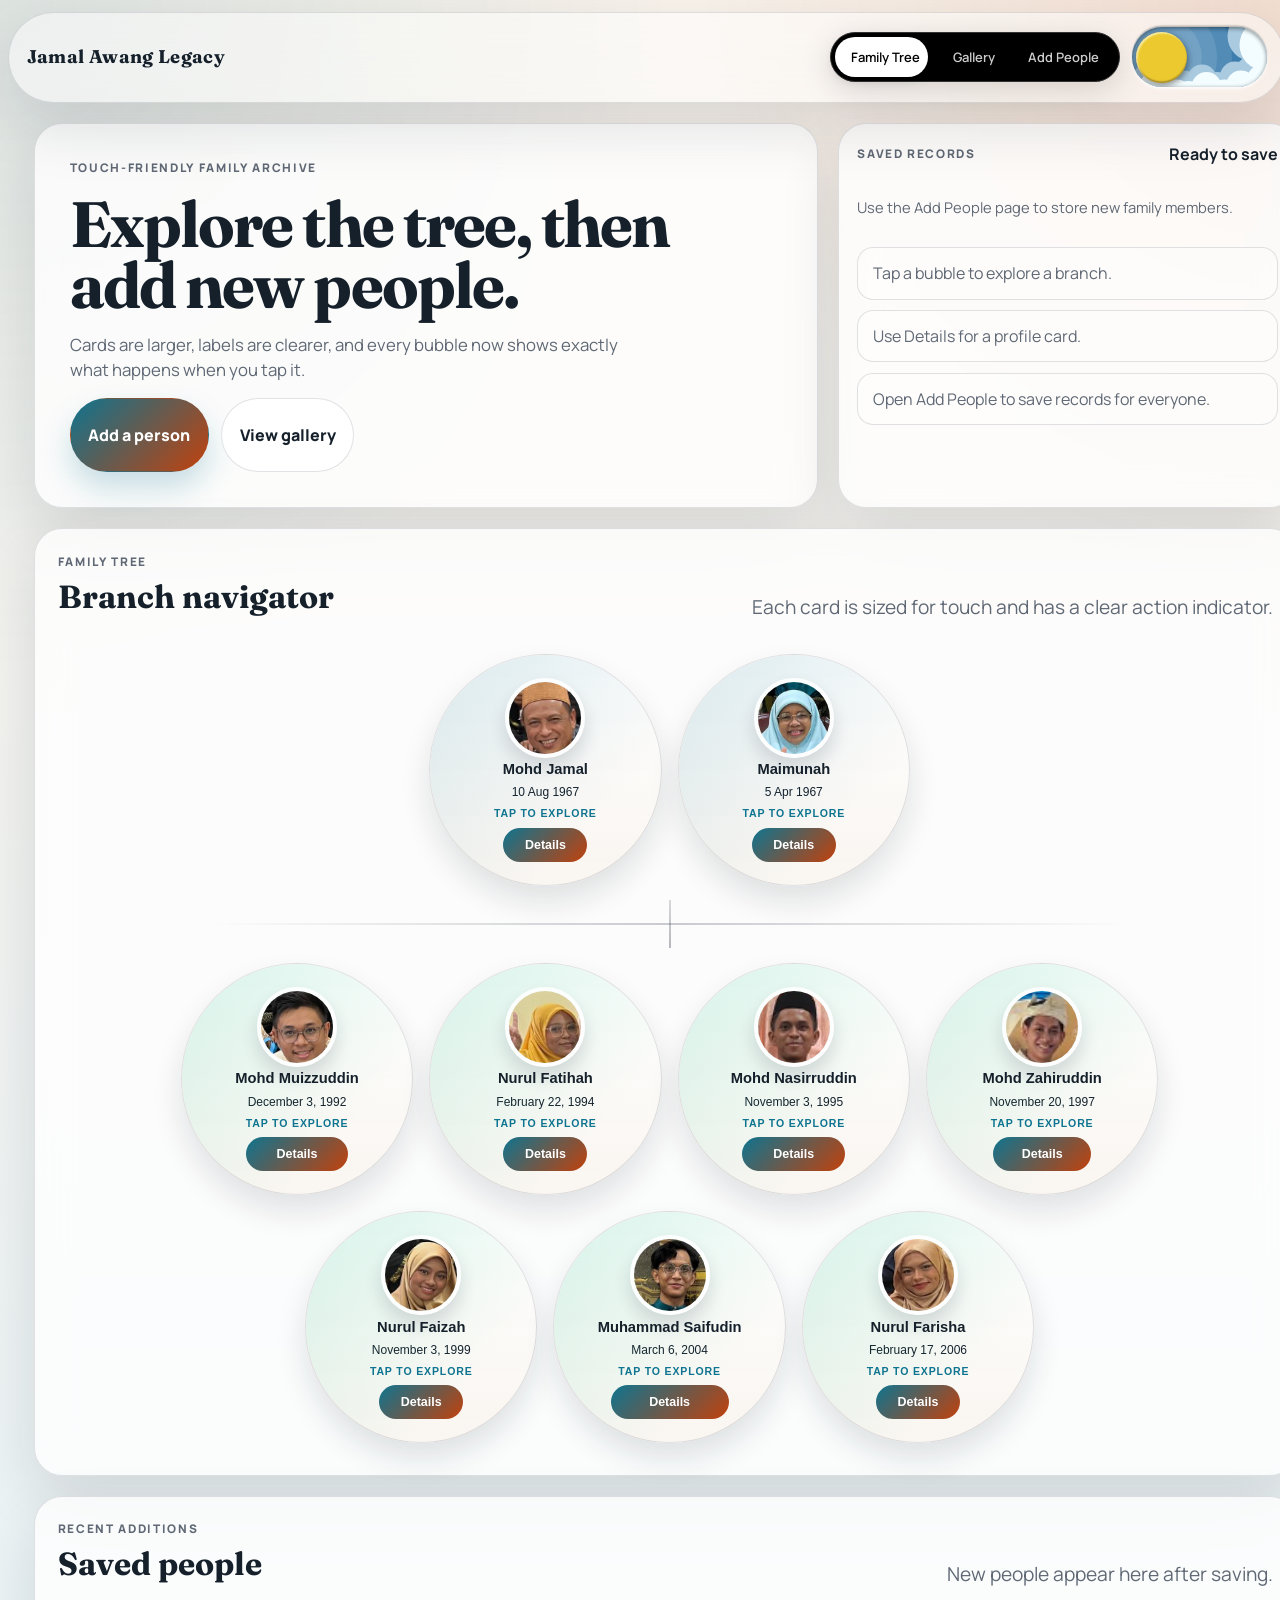
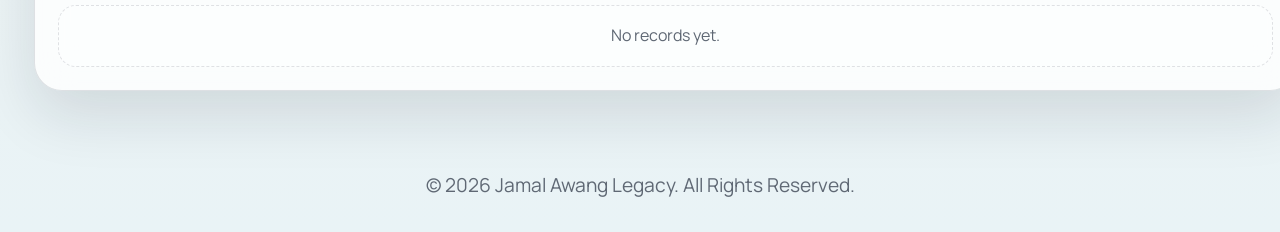
==== index.html @ 6cebc331 "UI Updates and Supabase Config" ====
<!DOCTYPE html>
<html lang="en">
<head>
    <meta charset="UTF-8">
    <meta name="viewport" content="width=device-width, initial-scale=1.0">
    <meta name="description" content="Interactive family tree with touch-friendly cards and easy record entry.">
    <meta name="author" content="Iamatto01">
    <link rel="preconnect" href="https://fonts.googleapis.com">
    <link rel="preconnect" href="https://fonts.gstatic.com" crossorigin>
    <link href="https://fonts.googleapis.com/css2?family=Fraunces:wght@600;700&family=Manrope:wght@400;500;600;700;800&display=swap" rel="stylesheet">
    <link rel="stylesheet" href="style.css">
    <title>Jamal Awang Legacy</title>
</head>
<body>
    <header class="topbar">
        <a class="brand" href="index.html">Jamal Awang Legacy</a>
        <nav class="topnav" aria-label="Primary">
            <div class="radio-group" id="nav-group">
                <div class="radio-option">
                    <input type="radio" name="nav" id="option1" value="index.html" onclick="window.location.href='index.html'" checked>
                    <label for="option1" class="radio-label">Family Tree</label>
                </div>
                <div class="radio-option">
                    <input type="radio" name="nav" id="option2" value="gallery.html" onclick="window.location.href='gallery.html'">
                    <label for="option2" class="radio-label">Gallery</label>
                </div>
                <div class="radio-option">
                    <input type="radio" name="nav" id="option3" value="AddPeople.html" onclick="window.location.href='AddPeople.html'">
                    <label for="option3" class="radio-label">Add People</label>
                </div>
                <div class="slider"></div>
            </div>
            
            <label class="theme-switch" aria-label="Toggle dark mode">
                <input id="themeToggle" type="checkbox" class="theme-switch__checkbox">
                <div class="theme-switch__container">
                    <div class="theme-switch__stars-container">
                        <svg viewBox="0 0 24 24" fill="none" xmlns="http://www.w3.org/2000/svg" width="100%" height="100%"><path d="M12 2L15 9L22 9L16 14L18 21L12 17L6 21L8 14L2 9L9 9L12 2Z" fill="currentColor"/></svg>
                    </div>
                    <div class="theme-switch__circle-container">
                        <div class="theme-switch__sun-moon-container">
                            <div class="theme-switch__moon">
                                <div class="theme-switch__spot"></div>
                                <div class="theme-switch__spot"></div>
                                <div class="theme-switch__spot"></div>
                            </div>
                        </div>
                    </div>
                    <div class="theme-switch__clouds"></div>
                </div>
            </label>
        </nav>
    </header>

    <main class="page-shell">
        <section class="hero">
            <div class="hero-copy">
                <p class="eyebrow">Touch-friendly family archive</p>
                <h1>Explore the tree, then add new people.</h1>
                <p class="lead">Cards are larger, labels are clearer, and every bubble now shows exactly what happens when you tap it.</p>
                <div class="hero-actions">
                    <a class="primary-button" href="AddPeople.html">Add a person</a>
                    <a class="secondary-button" href="gallery.html">View gallery</a>
                </div>
            </div>
            <aside class="status-card" aria-label="Usage hints">
                <div class="status-row">
                    <span class="status-label">Saved records</span>
                    <strong id="database-status">Connect to save</strong>
                </div>
                <p class="helper-text">Use the Add People page to store new family members.</p>
                <div class="hint-list">
                    <span>Tap a bubble to explore a branch.</span>
                    <span>Use Details for a profile card.</span>
                    <span>Open Add People to save records for everyone.</span>
                </div>
            </aside>
        </section>

        <section class="panel" id="tree-panel">
            <div class="panel-header">
                <div>
                    <p class="section-kicker">Family tree</p>
                    <h2>Branch navigator</h2>
                </div>
                <p class="section-note">Each card is sized for touch and has a clear action indicator.</p>
            </div>
            <div id="family-tree-container"></div>
        </section>

        <section class="panel">
            <div class="panel-header">
                <div>
                    <p class="section-kicker">Recent additions</p>
                    <h2>Saved people</h2>
                </div>
                <p class="section-note">New people appear here after saving.</p>
            </div>
            <div id="recent-people-list" class="people-grid"></div>
        </section>
    </main>

    <footer>
        <p>&copy; 2026 Jamal Awang Legacy. All Rights Reserved.</p>
    </footer>

    <div id="profile-modal" class="modal hidden" aria-hidden="true">
        <div class="modal-backdrop"></div>
        <div class="modal-card">
            <button id="modal-close" class="modal-close" aria-label="Close">✕</button>
            <div class="modal-header">
                <img id="modal-avatar" src="data:image/svg+xml;charset=UTF-8,%3Csvg xmlns='http://www.w3.org/2000/svg' viewBox='0 0 120 120'%3E%3Crect width='120' height='120' rx='60' fill='%23E5E7EB'/%3E%3Ccircle cx='60' cy='48' r='22' fill='%239CA3AF'/%3E%3Cpath d='M28 102c6-18 22-28 32-28s26 10 32 28' fill='%239CA3AF'/%3E%3C/svg%3E" alt="avatar">
                <div>
                    <h2 id="modal-name">Name</h2>
                    <div id="modal-subtitle" class="subtitle">Birth - Present · X years</div>
                    <div id="modal-tags" class="tags"></div>
                </div>
            </div>

            <section class="modal-section">
                <h3>Essential Information</h3>
                <dl class="essential-info">
                    <div><dt>Birth Date</dt><dd id="info-birth">Unknown</dd></div>
                    <div><dt>Birth Place</dt><dd id="info-place">Unknown</dd></div>
                    <div><dt>Death Date</dt><dd id="info-death">Living</dd></div>
                    <div><dt>Occupation</dt><dd id="info-occupation">Unknown</dd></div>
                </dl>
            </section>

            <section class="modal-section">
                <h3>Life Timeline</h3>
                <ul id="life-timeline" class="timeline"></ul>
            </section>
        </div>
    </div>

    <script src="supabase-config.js"></script>
    <script src="data-store.js"></script>
    <script src="app.js"></script>
</body>
</html>
---- style.css ----
body {
    min-height: 100vh;
    display: flex;
    flex-direction: column;
    align-items: center;
    justify-content: center;
    background: #E8F1F5; /* Light Mode Background */
    color: #333;
    transition: background 0.4s ease, color 0.4s ease;
}

body.night {
    background: #1C2541; /* Dark Mode Background */
    color: #F5F5F5;
}

/* Main Content Styling */
main {
    text-align: center;
    padding: 2rem;
    max-width: 700px;
}

h1 {
    font-size: 2.5rem;
    margin-bottom: 1rem;
}

p {
    font-size: 1.2rem;
    line-height: 1.5;
}

/* Day/Night Toggle Button */
.dayNight {
    position: absolute;
    top: 20px;
    right: 20px;
    cursor: pointer;
}

.dayNight input {
    display: none;
}

.dayNight label {
    width: 50px;
    height: 50px;
    display: block;
    border-radius: 50%;
    background: #FFB703; /* Sun Color */
    position: relative;
    box-shadow: 0 0 8px rgba(0, 0, 0, 0.2);
    transition: background 0.4s ease, box-shadow 0.4s ease;
}

body.night .dayNight label {
    background: #4361EE; /* Moon Color */
    box-shadow: 0 0 12px rgba(67, 97, 238, 0.7);
}

.dayNight label::before {
    content: "";
    position: absolute;
    top: 50%;
    left: 50%;
    width: 8px;
    height: 8px;
    border-radius: 50%;
    background: #FFFFFF;
    box-shadow: 0 -20px 0 #FFFFFF, 0 20px 0 #FFFFFF, 20px 0 0 #FFFFFF, -20px 0 0 #FFFFFF;
    transform: translate(-50%, -50%) scale(1);
    transition: transform 0.4s ease;
}

body.night .dayNight label::before {
    box-shadow: none;
    background: transparent;
    transform: translate(-50%, -50%) scale(0.6);
}

/* Smooth Transitions */
body, .dayNight label, .dayNight label::before {
    transition: all 0.4s ease;
}


#family-tree-container {
    display: flex;
    flex-direction: column; /* Arranges levels vertically */
    align-items: center; /* Centers each row horizontally */
    gap: 2em; /* Adds spacing between levels */
    padding: 1em;
    background-color: #faf7f5;
    width: 100%; /* Takes the full width of the parent container */
    max-width: none; /* Increase the maximum width to make it wider */
    margin: 0 auto; /* Center the container horizontally */
    box-shadow: 0 4px 6px rgba(0, 0, 0, 0.2); /* Optional shadow for aesthetics */
    border-radius: 10px; /* Rounded corners for a modern look */
}


/* Individual family row (each level of the tree) */
.family-level {
    display: flex;
    justify-content: center; /* Align bubbles horizontally */
    gap: 1.2em;
    flex-wrap: wrap;
}

/* Bubble styling */
.bubble {
    display: flex;
    flex-direction: column;
    align-items: center;
    justify-content: center;
    width: 120px;
    height: 120px;
    background-color: #fff;
    border: 1px solid rgba(0,0,0,0.12);
    border-radius: 50%;
    text-align: center;
    box-shadow: 0px 4px 6px rgba(0, 0, 0, 0.2);
    font-family: Arial, sans-serif;
    font-size: 12px;
    transition: transform 0.3s ease;
}

.bubble:hover {
    transform: scale(1.1);
    cursor: pointer;
}

/* Bubble image */
.bubble img {
    width: 60px;
    height: 60px;
    border-radius: 50%;
    object-fit: cover;
    margin-bottom: 5px;
}

/* Tag styles used in profile modal */
.tag {
    display: inline-block;
    background: #e9f2ea;
    color: #556b45;
    padding: 4px 8px;
    margin-right: 6px;
    border-radius: 999px;
    font-size: 12px;
}

/* Modal styles */
.modal.hidden { display: none; }
.modal { position: fixed; inset: 0; z-index: 1200; }
.modal-backdrop { position: absolute; inset: 0; background: rgba(0,0,0,0.35); }
.modal-card {
    position: absolute;
    left: 50%; top: 50%; transform: translate(-50%, -50%);
    width: min(860px, 95%);
    max-height: 85vh; overflow-y: auto;
    background: #fff; border-radius: 10px; padding: 18px;
    box-shadow: 0 10px 30px rgba(0,0,0,0.25);
}
.modal-close {
    position: absolute; right: 12px; top: 10px; border: none; background: transparent; font-size: 18px; cursor: pointer;
}
.modal-header { display:flex; gap: 14px; align-items: center; margin-bottom: 10px; }
.modal-header img { width: 84px; height:84px; border-radius:50%; object-fit:cover; border: 2px solid rgba(0,0,0,0.06); }
.modal-section { margin-top: 14px; }
.modal-section h3 { margin: 6px 0 10px 0; }
.essential-info dt { font-weight:600; }
.essential-info dd { margin-left: 0; color: #555; }
.timeline li { margin-bottom: 8px; }
.small { color: #666; font-size: 13px; }


.bubble span {
    margin-top: 3px;
}


/*Gallery*/

.gallery-container {
    display: flex;
    flex-direction: column;
    gap: 2em;
    padding: 1em;
}

.gallery-event {
    border: 1px solid #ccc;
    padding: 1em;
}

.gallery-scroll {
    display: flex;
    overflow-x: auto;
    gap: 1em;
}

.gallery-scroll img {
    width: 200px;
    height: 150px;
    object-fit: cover;
    border-radius: 8px;
    border: 1px solid #ddd;
}

/* Modern layout overrides for the refreshed pages */
body {
    display: block;
    align-items: stretch;
    justify-content: flex-start;
    background:
        radial-gradient(circle at top left, rgba(14, 116, 144, 0.12), transparent 30%),
        radial-gradient(circle at top right, rgba(194, 65, 12, 0.12), transparent 26%),
        linear-gradient(180deg, #f8f2eb 0%, #e9f3f6 100%);
    color: #15202b;
    font-family: 'Manrope', sans-serif;
    line-height: 1.55;
}

body.night {
    background:
        radial-gradient(circle at top left, rgba(94, 234, 212, 0.12), transparent 30%),
        radial-gradient(circle at top right, rgba(245, 158, 11, 0.12), transparent 26%),
        linear-gradient(180deg, #09111d 0%, #121c2d 100%);
    color: #f4f7fb;
}

body::before {
    opacity: 0.85;
}

a {
    color: inherit;
    text-decoration: none;
}

img {
    display: block;
    max-width: 100%;
}

.topbar {
    position: sticky;
    top: 0;
    z-index: 100;
    width: min(1180px, calc(100% - 1rem));
    margin: 0.75rem auto 0;
    padding: 0.9rem 1.1rem;
    display: flex;
    align-items: center;
    justify-content: space-between;
    gap: 1rem;
    border: 1px solid rgba(15, 23, 42, 0.12);
    border-radius: 999px;
    background: rgba(255, 255, 255, 0.48);
    backdrop-filter: blur(18px);
    box-shadow: 0 24px 60px rgba(15, 23, 42, 0.12);
}

body.night .topbar {
    background: rgba(8, 13, 23, 0.62);
    border-color: rgba(148, 163, 184, 0.18);
}

.brand {
    font-family: 'Fraunces', serif;
    font-size: 1.15rem;
    font-weight: 700;
    letter-spacing: 0.02em;
    white-space: nowrap;
}

.topnav {
    display: flex;
    align-items: center;
    justify-content: flex-end;
    gap: 0.75rem;
    flex-wrap: wrap;
}

.topnav a {
    padding: 0.62rem 0.95rem;
    border-radius: 999px;
    color: #5f6874;
    transition: background 0.18s ease, color 0.18s ease, transform 0.18s ease;
}

body.night .topnav a {
    color: #c3cada;
}

.topnav a:hover,
.topnav a[aria-current='page'] {
    background: rgba(255, 255, 255, 0.54);
    color: #15202b;
    transform: translateY(-1px);
}

body.night .topnav a:hover,
body.night .topnav a[aria-current='page'] {
    background: rgba(17, 24, 39, 0.72);
    color: #f4f7fb;
}



.page-shell {
    width: min(1180px, calc(100% - 1rem));
    margin: 0 auto;
    padding: 1.25rem 0 3rem;
    display: grid;
    gap: 1.25rem;
}

.hero {
    display: grid;
    grid-template-columns: minmax(0, 1.45fr) minmax(290px, 0.85fr);
    gap: 1.25rem;
    align-items: stretch;
}

.hero-copy,
.status-card,
.panel,
.form-shell {
    background: rgba(255, 255, 255, 0.78);
    border: 1px solid rgba(15, 23, 42, 0.12);
    border-radius: 28px;
    box-shadow: 0 24px 60px rgba(15, 23, 42, 0.12);
    backdrop-filter: blur(18px);
}

body.night .hero-copy,
body.night .status-card,
body.night .panel,
body.night .form-shell {
    background: rgba(12, 18, 29, 0.78);
    border-color: rgba(148, 163, 184, 0.18);
    box-shadow: 0 24px 60px rgba(0, 0, 0, 0.32);
}

.hero-copy {
    padding: clamp(1.35rem, 3vw, 2.2rem);
    display: grid;
    gap: 1rem;
}

.eyebrow,
.section-kicker,
.status-label,
.field label,
.field .field-label {
    margin: 0;
    text-transform: uppercase;
    letter-spacing: 0.14em;
    font-size: 0.74rem;
    font-weight: 800;
    color: #5f6874;
}

body.night .eyebrow,
body.night .section-kicker,
body.night .status-label,
body.night .field label,
body.night .field .field-label {
    color: #c3cada;
}

.hero-copy h1 {
    margin: 0;
    font-family: 'Fraunces', serif;
    font-size: clamp(2.15rem, 5vw, 4.35rem);
    line-height: 0.96;
    letter-spacing: -0.03em;
}

.lead {
    margin: 0;
    max-width: 58ch;
    color: #5f6874;
    font-size: 1.05rem;
}

body.night .lead,
body.night .section-note,
body.night .helper-text,
body.night .bubble-meta,
body.night .card-meta,
body.night .small,
body.night .field .field-help,
body.night .timeline li div {
    color: #c3cada;
}

.hero-actions,
.form-actions,
.preview-row {
    display: flex;
    flex-wrap: wrap;
    gap: 0.75rem;
}

.primary-button,
.secondary-button,
.ghost-button {
    display: inline-flex;
    align-items: center;
    justify-content: center;
    gap: 0.5rem;
    min-height: 46px;
    padding: 0.82rem 1.1rem;
    border-radius: 999px;
    font-weight: 800;
    border: 1px solid transparent;
    cursor: pointer;
    transition: transform 0.18s ease, box-shadow 0.18s ease, background 0.18s ease, color 0.18s ease, border-color 0.18s ease;
}

.primary-button {
    background: linear-gradient(135deg, #0e7490 0%, #c2410c 100%);
    color: #fff;
    box-shadow: 0 16px 30px rgba(14, 116, 144, 0.22);
}

.secondary-button {
    background: #ffffff;
    color: #15202b;
    border-color: rgba(15, 23, 42, 0.12);
}

body.night .secondary-button {
    background: #111827;
    color: #f4f7fb;
    border-color: rgba(148, 163, 184, 0.18);
}

.primary-button:hover,
.secondary-button:hover,
.ghost-button:hover,
.go-back:hover {
    transform: translateY(-1px);
}

.status-card {
    padding: 1.15rem;
    display: grid;
    gap: 0.9rem;
    align-content: start;
}

.status-row {
    display: flex;
    align-items: center;
    justify-content: space-between;
    gap: 0.75rem;
}

.hint-list {
    display: grid;
    gap: 0.65rem;
}

.hint-list span {
    display: flex;
    align-items: flex-start;
    gap: 0.6rem;
    padding: 0.8rem 0.9rem;
    border-radius: 16px;
    border: 1px solid rgba(15, 23, 42, 0.12);
    background: rgba(255, 255, 255, 0.28);
    color: #5f6874;
}

body.night .hint-list span {
    background: rgba(17, 24, 39, 0.5);
    border-color: rgba(148, 163, 184, 0.18);
    color: #c3cada;
}

.panel {
    padding: clamp(1rem, 2.5vw, 1.45rem);
}

.panel-header {
    display: flex;
    align-items: flex-end;
    justify-content: space-between;
    gap: 1rem;
    flex-wrap: wrap;
    margin-bottom: 1rem;
}

.panel-header h2 {
    margin: 0.1rem 0 0;
    font-family: 'Fraunces', serif;
    font-size: clamp(1.45rem, 3vw, 2rem);
}

.section-note {
    margin: 0;
    max-width: 58ch;
    color: #5f6874;
}

#family-tree-container {
    display: grid;
    gap: 1rem;
}

.tree-branch {
    display: grid;
    gap: 0.7rem;
}

.branch-label {
    margin: 0;
    font-size: 0.88rem;
    font-weight: 800;
    letter-spacing: 0.08em;
    text-transform: uppercase;
    color: #5f6874;
}

.tree-empty,
.empty-state {
    padding: 1.1rem;
    border-radius: 18px;
    border: 1px dashed rgba(15, 23, 42, 0.12);
    background: rgba(255, 255, 255, 0.34);
    color: #5f6874;
    text-align: center;
}

body.night .tree-empty,
body.night .empty-state {
    background: rgba(17, 24, 39, 0.5);
    border-color: rgba(148, 163, 184, 0.18);
    color: #c3cada;
}

.go-back {
    display: inline-flex;
    align-items: center;
    justify-content: center;
    min-height: 44px;
    padding: 0.7rem 1rem;
    border: 1px solid rgba(15, 23, 42, 0.12);
    border-radius: 999px;
    background: #ffffff;
    color: #15202b;
    font-weight: 800;
    cursor: pointer;
    margin-bottom: 0.25rem;
}

body.night .go-back {
    background: #111827;
    color: #f4f7fb;
    border-color: rgba(148, 163, 184, 0.18);
}

.family-level {
    display: flex;
    flex-wrap: wrap;
    justify-content: center;
    gap: 1rem;
}

.bubble {
    position: relative;
    flex: 1 1 190px;
    max-width: 230px;
    min-width: 190px;
    display: grid;
    justify-items: center;
    align-content: start;
    gap: 0.55rem;
    padding: 1rem 1rem 0.95rem;
    border-radius: 28px;
    border: 1px solid rgba(15, 23, 42, 0.12);
    background: linear-gradient(180deg, rgba(255, 255, 255, 0.96), rgba(249, 245, 240, 0.94));
    box-shadow: 0 16px 30px rgba(15, 23, 42, 0.12);
    cursor: pointer;
    text-align: center;
    transition: transform 0.18s ease, box-shadow 0.18s ease, border-color 0.18s ease;
    overflow: hidden;
}

body.night .bubble {
    background: linear-gradient(180deg, rgba(15, 23, 42, 0.96), rgba(17, 24, 39, 0.9));
    border-color: rgba(148, 163, 184, 0.18);
}

.bubble::after {
    content: '';
    position: absolute;
    inset: 0;
    pointer-events: none;
    border-radius: inherit;
    background: linear-gradient(135deg, var(--bubble-accent, rgba(14, 116, 144, 0.16)) 0%, transparent 72%);
    opacity: 0.95;
}

.bubble:hover,
.bubble:focus-visible {
    transform: translateY(-5px);
    box-shadow: 0 20px 36px rgba(15, 23, 42, 0.18);
    border-color: #0e7490;
    outline: none;
}

.bubble:focus-visible {
    box-shadow: 0 0 0 4px rgba(14, 116, 144, 0.2), 0 20px 36px rgba(15, 23, 42, 0.18);
}

.bubble img {
    position: relative;
    z-index: 1;
    width: 88px;
    height: 88px;
    border-radius: 50%;
    object-fit: cover;
    border: 4px solid rgba(255, 255, 255, 0.88);
    box-shadow: 0 10px 18px rgba(15, 23, 42, 0.14);
}

body.night .bubble img {
    border-color: rgba(17, 24, 39, 0.95);
}

.bubble-role {
    position: relative;
    z-index: 1;
    align-self: start;
    padding: 0.3rem 0.6rem;
    border-radius: 999px;
    background: rgba(255, 255, 255, 0.8);
    color: #0e7490;
    font-size: 0.72rem;
    font-weight: 800;
    letter-spacing: 0.08em;
    text-transform: uppercase;
}

body.night .bubble-role {
    background: rgba(17, 24, 39, 0.8);
}

.bubble strong {
    position: relative;
    z-index: 1;
    font-size: 1.02rem;
    line-height: 1.2;
}

.bubble-meta,
.bubble-hint {
    position: relative;
    z-index: 1;
    font-size: 0.88rem;
    color: #5f6874;
}

body.night .bubble-meta,
body.night .bubble-hint {
    color: #c3cada;
}

.bubble-hint {
    color: #0e7490;
    font-size: 0.74rem;
    font-weight: 800;
    text-transform: uppercase;
    letter-spacing: 0.08em;
}

.bubble-details {
    position: relative;
    z-index: 1;
    width: 100%;
    min-height: 42px;
    margin-top: auto;
    border: none;
    border-radius: 999px;
    background: linear-gradient(135deg, #0e7490 0%, #c2410c 100%);
    color: #fff;
    font-weight: 800;
    cursor: pointer;
    transition: filter 0.18s ease, transform 0.18s ease;
}

.bubble-details:hover {
    filter: brightness(1.05);
    transform: translateY(-1px);
}

.bubble--ancestor {
    --bubble-accent: rgba(14, 116, 144, 0.2);
}

.bubble--parent {
    --bubble-accent: rgba(194, 65, 12, 0.18);
}

.bubble--partner {
    --bubble-accent: rgba(124, 58, 237, 0.18);
}

.bubble--child {
    --bubble-accent: rgba(16, 185, 129, 0.18);
}

.subtitle {
    color: #5f6874;
}

body.night .subtitle {
    color: #c3cada;
}

.tags {
    display: flex;
    flex-wrap: wrap;
    gap: 0.5rem;
    margin-top: 0.45rem;
}

.tag {
    display: inline-flex;
    align-items: center;
    padding: 0.3rem 0.6rem;
    border-radius: 999px;
    background: rgba(14, 116, 144, 0.16);
    color: #0e7490;
    font-size: 0.72rem;
    font-weight: 800;
    text-transform: uppercase;
    letter-spacing: 0.08em;
}

body.night .tag {
    background: rgba(94, 234, 212, 0.15);
    color: #5eead4;
}

.modal.hidden {
    display: none;
}

.modal {
    position: fixed;
    inset: 0;
    z-index: 1200;
    display: grid;
    place-items: center;
    padding: 1rem;
}

.modal-backdrop {
    position: absolute;
    inset: 0;
    background: rgba(6, 10, 18, 0.6);
    backdrop-filter: blur(6px);
}

.modal-card {
    position: relative;
    width: min(920px, 100%);
    max-height: calc(100vh - 2rem);
    overflow: auto;
    background: #ffffff;
    border: 1px solid rgba(15, 23, 42, 0.12);
    border-radius: 28px;
    padding: clamp(1rem, 2.5vw, 1.6rem);
    box-shadow: 0 24px 60px rgba(15, 23, 42, 0.12);
}

body.night .modal-card {
    background: #111827;
    border-color: rgba(148, 163, 184, 0.18);
    box-shadow: 0 24px 60px rgba(0, 0, 0, 0.32);
}

.modal-close {
    position: absolute;
    top: 12px;
    right: 12px;
    width: 42px;
    height: 42px;
    border-radius: 50%;
    border: none;
    background: rgba(255, 255, 255, 0.54);
    cursor: pointer;
    font-size: 1.1rem;
}

body.night .modal-close {
    background: rgba(17, 24, 39, 0.72);
    color: #f4f7fb;
}

.modal-header {
    display: flex;
    gap: 1rem;
    align-items: center;
    margin-bottom: 1rem;
    padding-right: 3rem;
}

.modal-header img {
    width: 88px;
    height: 88px;
    border-radius: 50%;
    object-fit: cover;
    border: 4px solid rgba(255, 255, 255, 0.9);
}

body.night .modal-header img {
    border-color: rgba(17, 24, 39, 0.95);
}

.modal-section {
    margin-top: 1rem;
    padding-top: 1rem;
    border-top: 1px solid rgba(15, 23, 42, 0.12);
}

body.night .modal-section {
    border-top-color: rgba(148, 163, 184, 0.18);
}

.modal-section h3 {
    margin: 0 0 0.7rem;
    font-size: 1.05rem;
}

.essential-info {
    display: grid;
    grid-template-columns: repeat(2, minmax(0, 1fr));
    gap: 0.85rem 1rem;
}

.essential-info > div {
    padding: 0.8rem 0.9rem;
    border-radius: 16px;
    background: rgba(255, 255, 255, 0.54);
}

body.night .essential-info > div {
    background: rgba(17, 24, 39, 0.72);
}

.essential-info dt {
    font-size: 0.78rem;
    text-transform: uppercase;
    letter-spacing: 0.12em;
    color: #5f6874;
}

body.night .essential-info dt {
    color: #c3cada;
}

.essential-info dd {
    margin: 0.35rem 0 0;
    font-weight: 700;
}

.timeline {
    list-style: none;
    padding: 0;
    margin: 0;
    display: grid;
    gap: 0.75rem;
}

.timeline li {
    padding: 0.85rem 1rem;
    border-radius: 16px;
    background: rgba(255, 255, 255, 0.54);
}

body.night .timeline li {
    background: rgba(17, 24, 39, 0.72);
}

.people-grid {
    display: grid;
    grid-template-columns: repeat(auto-fit, minmax(230px, 1fr));
    gap: 1rem;
}

.person-card {
    display: grid;
    gap: 0.75rem;
    padding: 1rem;
    border-radius: 22px;
    border: 1px solid rgba(15, 23, 42, 0.12);
    background: linear-gradient(180deg, rgba(255, 255, 255, 0.92), rgba(249, 245, 240, 0.9));
    box-shadow: 0 16px 30px rgba(15, 23, 42, 0.1);
}

body.night .person-card {
    border-color: rgba(148, 163, 184, 0.18);
    background: linear-gradient(180deg, rgba(15, 23, 42, 0.94), rgba(17, 24, 39, 0.88));
}

.person-card-head {
    display: flex;
    align-items: center;
    justify-content: space-between;
    gap: 0.75rem;
}

.person-card img {
    width: 100%;
    height: 180px;
    object-fit: cover;
    border-radius: 18px;
    border: 1px solid rgba(15, 23, 42, 0.12);
}

.card-title {
    font-size: 1.06rem;
    font-weight: 800;
}

.card-meta {
    font-size: 0.92rem;
    color: #5f6874;
}

body.night .card-meta {
    color: #c3cada;
}

.card-copy {
    margin: 0;
    color: #5f6874;
}

body.night .card-copy {
    color: #c3cada;
}

.form-shell {
    padding: clamp(1rem, 3vw, 1.6rem);
}

.form-grid {
    display: grid;
    gap: 1rem;
    grid-template-columns: repeat(2, minmax(0, 1fr));
}

.field {
    display: grid;
    gap: 0.45rem;
}

.field input,
.field select,
.field textarea {
    width: 100%;
    border-radius: 16px;
    border: 1px solid rgba(15, 23, 42, 0.12);
    background: #ffffff;
    color: #15202b;
    padding: 0.85rem 0.95rem;
    min-height: 48px;
    box-shadow: inset 0 1px 0 rgba(255, 255, 255, 0.45);
}

body.night .field input,
body.night .field select,
body.night .field textarea {
    border-color: rgba(148, 163, 184, 0.18);
    background: #111827;
    color: #f4f7fb;
}

.field textarea {
    min-height: 130px;
    resize: vertical;
}

.field input:focus,
.field select:focus,
.field textarea:focus,
.theme-switch input:focus,
.primary-button:focus-visible,
.secondary-button:focus-visible,
.ghost-button:focus-visible,
.go-back:focus-visible,
.bubble-details:focus-visible {
    outline: 3px solid rgba(14, 116, 144, 0.25);
    outline-offset: 2px;
}

.field .field-help,
.helper-text {
    font-size: 0.92rem;
    color: #5f6874;
}

body.night .field .field-help,
body.night .helper-text {
    color: #c3cada;
}

.span-2 {
    grid-column: 1 / -1;
}

.preview-row {
    align-items: center;
}

.photo-preview {
    width: 88px;
    height: 88px;
    object-fit: cover;
    border-radius: 50%;
    border: 4px solid rgba(255, 255, 255, 0.88);
    background: rgba(255, 255, 255, 0.54);
}

body.night .photo-preview {
    border-color: rgba(17, 24, 39, 0.95);
    background: rgba(17, 24, 39, 0.72);
}

.hidden {
    display: none !important;
}

.gallery-container {
    display: grid;
    gap: 1rem;
}

.gallery-event {
    padding: 1rem;
    border-radius: 22px;
    border: 1px solid rgba(15, 23, 42, 0.12);
    background: rgba(255, 255, 255, 0.54);
    display: grid;
    gap: 0.85rem;
}

body.night .gallery-event {
    border-color: rgba(148, 163, 184, 0.18);
    background: rgba(17, 24, 39, 0.72);
}

.gallery-event h2 {
    margin: 0;
    font-size: 1.05rem;
}

.gallery-scroll {
    display: flex;
    overflow-x: auto;
    gap: 1rem;
    padding-bottom: 0.2rem;
    scroll-snap-type: x proximity;
}

.gallery-scroll img {
    width: 220px;
    height: 160px;
    object-fit: cover;
    border-radius: 18px;
    border: 1px solid rgba(15, 23, 42, 0.12);
    scroll-snap-align: start;
}

footer {
    width: min(1180px, calc(100% - 1rem));
    margin: 0 auto 2rem;
    padding: 0.8rem 0 0;
    text-align: center;
    color: #5f6874;
}

body.night footer {
    color: #c3cada;
}

@media (max-width: 940px) {
    .hero {
        grid-template-columns: 1fr;
    }

    .form-grid {
        grid-template-columns: 1fr;
    }

    .essential-info {
        grid-template-columns: 1fr;
    }

    .topbar {
        border-radius: 24px;
    }
}

@media (max-width: 640px) {
    .topbar {
        width: calc(100% - 0.75rem);
        padding: 0.8rem;
        flex-direction: column;
        align-items: stretch;
    }

    .topnav {
        justify-content: space-between;
    }

    .bubble {
        min-width: 100%;
        max-width: none;
    }

    .modal-header {
        flex-direction: column;
        align-items: flex-start;
        padding-right: 0;
    }

    .modal-header img {
        width: 72px;
        height: 72px;
    }

    .gallery-scroll img {
        width: 180px;
        height: 140px;
    }
}

main.page-shell {
    max-width: none;
    width: 100%;
    padding: 1.25rem clamp(0.75rem, 2vw, 2rem) 3rem;
    text-align: left;
}

.topbar,
footer {
    width: calc(100% - 1.5rem);
    max-width: none;
}

.page-shell {
    width: 100%;
    max-width: none;
}

#family-tree-container {
    width: 100%;
    max-width: none;
    padding: 1rem 0.25rem 0.5rem;
    background: transparent;
    box-shadow: none;
}

.tree-connector {
    position: relative;
    width: 100%;
    height: 3rem;
    margin: -0.1rem 0 -0.1rem;
    display: grid;
    place-items: center;
}

.tree-connector::before {
    content: "";
    position: absolute;
    top: 0;
    bottom: 0;
    left: 50%;
    width: 2px;
    transform: translateX(-50%);
    background: linear-gradient(180deg, rgba(15, 23, 42, 0.16), rgba(15, 23, 42, 0.3));
}

body.night .tree-connector::before {
    background: linear-gradient(180deg, rgba(148, 163, 184, 0.18), rgba(148, 163, 184, 0.32));
}

.tree-connector::after {
    content: "";
    position: absolute;
    top: 50%;
    left: 50%;
    width: min(94%, 920px);
    height: 2px;
    transform: translate(-50%, -50%);
    background: linear-gradient(90deg, transparent, rgba(15, 23, 42, 0.22), transparent);
}

body.night .tree-connector::after {
    background: linear-gradient(90deg, transparent, rgba(148, 163, 184, 0.28), transparent);
}

.bubble {
    flex: 0 0 200px;
    width: 200px;
    height: 200px;
    min-width: 200px;
    max-width: 200px;
    border-radius: 50%;
    padding: 0.95rem;
    overflow: hidden;
    gap: 0.22rem;
    justify-items: center;
    align-content: center;
    position: relative;
}

.bubble img {
    width: 72px;
    height: 72px;
    margin-bottom: 0;
}

.bubble strong {
    max-width: 12ch;
    font-size: 0.92rem;
    line-height: 1.08;
}

.bubble span {
    margin-top: 0;
}

.bubble-meta {
    font-size: 0.74rem;
}

.bubble-hint {
    font-size: 0.66rem;
}

.bubble-role {
    position: absolute;
    top: -0.65rem;
    left: 50%;
    transform: translateX(-50%);
    font-size: 0.62rem;
    background: white;
    padding: 0.15rem 0.5rem;
    border-radius: 12px;
    box-shadow: 0 2px 4px rgba(0,0,0,0.1);
    color: #111;
    font-weight: 700;
    white-space: nowrap;
}

.bubble-details {
    width: 82%;
    min-height: 34px;
    margin-top: 0.15rem;
    font-size: 0.78rem;
}

@media (max-width: 640px) {
    main.page-shell {
        padding-inline: 0.65rem;
    }

    .topbar,
    footer {
        width: calc(100% - 0.75rem);
    }

    .bubble {
        flex: 0 0 170px;
        width: 170px;
        height: 170px;
        min-width: 170px;
        max-width: 170px;
    }
}

/* From Uiverse.io by Galahhad */ 
.theme-switch {
  --toggle-size: 24px;
  /* the size is adjusted using font-size,
     this is not transform scale,
     so you can choose any size */
  --container-width: 5.625em;
  --container-height: 2.5em;
  --container-radius: 6.25em;
  /* radius 0 - minecraft mode :) */
  --container-light-bg: #3D7EAE;
  --container-night-bg: #1D1F2C;
  --circle-container-diameter: 3.375em;
  --sun-moon-diameter: 2.125em;
  --sun-bg: #ECCA2F;
  --moon-bg: #C4C9D1;
  --spot-color: #959DB1;
  --circle-container-offset: calc((var(--circle-container-diameter) - var(--container-height)) / 2 * -1);
  --stars-color: #fff;
  --clouds-color: #F3FDFF;
  --back-clouds-color: #AACADF;
  --transition: .5s cubic-bezier(0, -0.02, 0.4, 1.25);
  --circle-transition: .3s cubic-bezier(0, -0.02, 0.35, 1.17);
}

.theme-switch, .theme-switch *, .theme-switch *::before, .theme-switch *::after {
  -webkit-box-sizing: border-box;
  box-sizing: border-box;
  margin: 0;
  padding: 0;
  font-size: var(--toggle-size);
}

.theme-switch__container {
  width: var(--container-width);
  height: var(--container-height);
  background-color: var(--container-light-bg);
  border-radius: var(--container-radius);
  overflow: hidden;
  cursor: pointer;
  -webkit-box-shadow: 0em -0.062em 0.062em rgba(0, 0, 0, 0.25), 0em 0.062em 0.125em rgba(255, 255, 255, 0.94);
  box-shadow: 0em -0.062em 0.062em rgba(0, 0, 0, 0.25), 0em 0.062em 0.125em rgba(255, 255, 255, 0.94);
  -webkit-transition: var(--transition);
  -o-transition: var(--transition);
  transition: var(--transition);
  position: relative;
}

.theme-switch__container::before {
  content: "";
  position: absolute;
  z-index: 1;
  inset: 0;
  -webkit-box-shadow: 0em 0.05em 0.187em rgba(0, 0, 0, 0.25) inset, 0em 0.05em 0.187em rgba(0, 0, 0, 0.25) inset;
  box-shadow: 0em 0.05em 0.187em rgba(0, 0, 0, 0.25) inset, 0em 0.05em 0.187em rgba(0, 0, 0, 0.25) inset;
  border-radius: var(--container-radius)
}

.theme-switch__checkbox {
  display: none;
}

.theme-switch__circle-container {
  width: var(--circle-container-diameter);
  height: var(--circle-container-diameter);
  background-color: rgba(255, 255, 255, 0.1);
  position: absolute;
  left: var(--circle-container-offset);
  top: var(--circle-container-offset);
  border-radius: var(--container-radius);
  -webkit-box-shadow: inset 0 0 0 3.375em rgba(255, 255, 255, 0.1), inset 0 0 0 3.375em rgba(255, 255, 255, 0.1), 0 0 0 0.625em rgba(255, 255, 255, 0.1), 0 0 0 1.25em rgba(255, 255, 255, 0.1);
  box-shadow: inset 0 0 0 3.375em rgba(255, 255, 255, 0.1), inset 0 0 0 3.375em rgba(255, 255, 255, 0.1), 0 0 0 0.625em rgba(255, 255, 255, 0.1), 0 0 0 1.25em rgba(255, 255, 255, 0.1);
  display: -webkit-box;
  display: -ms-flexbox;
  display: flex;
  -webkit-transition: var(--circle-transition);
  -o-transition: var(--circle-transition);
  transition: var(--circle-transition);
  pointer-events: none;
}

.theme-switch__sun-moon-container {
  pointer-events: auto;
  position: relative;
  z-index: 2;
  width: var(--sun-moon-diameter);
  height: var(--sun-moon-diameter);
  margin: auto;
  border-radius: var(--container-radius);
  background-color: var(--sun-bg);
  -webkit-box-shadow: 0.062em 0.062em 0.062em 0em rgba(254, 255, 239, 0.61) inset, 0em -0.062em 0.062em 0em #a1872a inset;
  box-shadow: 0.062em 0.062em 0.062em 0em rgba(254, 255, 239, 0.61) inset, 0em -0.062em 0.062em 0em #a1872a inset;
  -webkit-filter: drop-shadow(0.062em 0.125em 0.125em rgba(0, 0, 0, 0.25)) drop-shadow(0em 0.062em 0.125em rgba(0, 0, 0, 0.25));
  filter: drop-shadow(0.062em 0.125em 0.125em rgba(0, 0, 0, 0.25)) drop-shadow(0em 0.062em 0.125em rgba(0, 0, 0, 0.25));
  overflow: hidden;
  -webkit-transition: var(--transition);
  -o-transition: var(--transition);
  transition: var(--transition);
}

.theme-switch__moon {
  -webkit-transform: translateX(100%);
  -ms-transform: translateX(100%);
  transform: translateX(100%);
  width: 100%;
  height: 100%;
  background-color: var(--moon-bg);
  border-radius: inherit;
  -webkit-box-shadow: 0.062em 0.062em 0.062em 0em rgba(254, 255, 239, 0.61) inset, 0em -0.062em 0.062em 0em #969696 inset;
  box-shadow: 0.062em 0.062em 0.062em 0em rgba(254, 255, 239, 0.61) inset, 0em -0.062em 0.062em 0em #969696 inset;
  -webkit-transition: var(--transition);
  -o-transition: var(--transition);
  transition: var(--transition);
  position: relative;
}

.theme-switch__spot {
  position: absolute;
  top: 0.75em;
  left: 0.312em;
  width: 0.75em;
  height: 0.75em;
  border-radius: var(--container-radius);
  background-color: var(--spot-color);
  -webkit-box-shadow: 0em 0.0312em 0.062em rgba(0, 0, 0, 0.25) inset;
  box-shadow: 0em 0.0312em 0.062em rgba(0, 0, 0, 0.25) inset;
}

.theme-switch__spot:nth-of-type(2) {
  width: 0.375em;
  height: 0.375em;
  top: 0.937em;
  left: 1.375em;
}

.theme-switch__spot:nth-last-of-type(3) {
  width: 0.25em;
  height: 0.25em;
  top: 0.312em;
  left: 0.812em;
}

.theme-switch__clouds {
  width: 1.25em;
  height: 1.25em;
  background-color: var(--clouds-color);
  border-radius: var(--container-radius);
  position: absolute;
  bottom: -0.625em;
  left: 0.312em;
  -webkit-box-shadow: 0.937em 0.312em var(--clouds-color), -0.312em -0.312em var(--back-clouds-color), 1.437em 0.375em var(--clouds-color), 0.5em -0.125em var(--back-clouds-color), 2.187em 0 var(--clouds-color), 1.25em -0.062em var(--back-clouds-color), 2.937em 0.312em var(--clouds-color), 2em -0.312em var(--back-clouds-color), 3.625em -0.062em var(--clouds-color), 2.625em 0em var(--back-clouds-color), 4.5em -0.312em var(--clouds-color), 3.375em -0.437em var(--back-clouds-color), 4.625em -1.75em 0 0.437em var(--clouds-color), 4em -0.625em var(--back-clouds-color), 4.125em -2.125em 0 0.437em var(--back-clouds-color);
  box-shadow: 0.937em 0.312em var(--clouds-color), -0.312em -0.312em var(--back-clouds-color), 1.437em 0.375em var(--clouds-color), 0.5em -0.125em var(--back-clouds-color), 2.187em 0 var(--clouds-color), 1.25em -0.062em var(--back-clouds-color), 2.937em 0.312em var(--clouds-color), 2em -0.312em var(--back-clouds-color), 3.625em -0.062em var(--clouds-color), 2.625em 0em var(--back-clouds-color), 4.5em -0.312em var(--clouds-color), 3.375em -0.437em var(--back-clouds-color), 4.625em -1.75em 0 0.437em var(--clouds-color), 4em -0.625em var(--back-clouds-color), 4.125em -2.125em 0 0.437em var(--back-clouds-color);
  -webkit-transition: 0.5s cubic-bezier(0, -0.02, 0.4, 1.25);
  -o-transition: 0.5s cubic-bezier(0, -0.02, 0.4, 1.25);
  transition: 0.5s cubic-bezier(0, -0.02, 0.4, 1.25);
}

.theme-switch__stars-container {
  position: absolute;
  color: var(--stars-color);
  top: -100%;
  left: 0.312em;
  width: 2.75em;
  height: auto;
  -webkit-transition: var(--transition);
  -o-transition: var(--transition);
  transition: var(--transition);
}

/* actions */

.theme-switch__checkbox:checked + .theme-switch__container {
  background-color: var(--container-night-bg);
}

.theme-switch__checkbox:checked + .theme-switch__container .theme-switch__circle-container {
  left: calc(100% - var(--circle-container-offset) - var(--circle-container-diameter));
}

.theme-switch__checkbox:checked + .theme-switch__container .theme-switch__circle-container:hover {
  left: calc(100% - var(--circle-container-offset) - var(--circle-container-diameter) - 0.187em)
}

.theme-switch__circle-container:hover {
  left: calc(var(--circle-container-offset) + 0.187em);
}

.theme-switch__checkbox:checked + .theme-switch__container .theme-switch__moon {
  -webkit-transform: translate(0);
  -ms-transform: translate(0);
  transform: translate(0);
}

.theme-switch__checkbox:checked + .theme-switch__container .theme-switch__clouds {
  bottom: -4.062em;
}

.theme-switch__checkbox:checked + .theme-switch__container .theme-switch__stars-container {
  top: 50%;
  -webkit-transform: translateY(-50%);
  -ms-transform: translateY(-50%);
  transform: translateY(-50%);
}

/* From Uiverse.io by devsebastian44 */ 
.radio-group {
  display: flex;
  gap: 0;
  background: #000;
  padding: 4px;
  border-radius: 25px;
  box-shadow:
    0 8px 32px rgba(0, 0, 0, 0.15);
  border: 1px solid #333;
  position: relative;
  animation: slide-in 0.6s ease-out;
  width: 280px;
  height: 40px;
}

@keyframes slide-in {
  from {
    opacity: 0;
    transform: scale(0.9);
  }
  to {
    opacity: 1;
    transform: scale(1);
  }
}

/* Indicador deslizante de fondo */
.slider {
  position: absolute;
  top: 4px;
  bottom: 4px;
  background: #fff;
  border-radius: 25px;
  transition: all 0.4s cubic-bezier(0.68, -0.55, 0.265, 1.55);
  box-shadow:
    0 3px 12px rgba(0, 0, 0, 0.15),
    0 1px 4px rgba(0, 0, 0, 0.1);
  z-index: 0;
}

.radio-option {
  position: relative;
  z-index: 1;
  flex: 1;
}

.radio-option input[type="radio"] {
  position: absolute;
  opacity: 0;
  cursor: pointer;
}

.radio-label {
  display: flex;
  align-items: center;
  justify-content: center;
  height: 100%;
  padding: 0 16px;
  color: rgba(255, 255, 255, 0.8);
  font-size: 13px;
  font-weight: 600;
  cursor: pointer;
  transition: all 0.3s ease;
  user-select: none;
  border-radius: 25px;
  position: relative;
  white-space: nowrap;
}

.radio-option input[type="radio"]:checked + .radio-label {
  color: #000;
  text-shadow: none;
}

.radio-label:hover {
  color: rgba(255, 255, 255, 0.9);
}

/* Efecto de brillo al pasar el mouse */
.radio-label::before {
  content: "";
  position: absolute;
  inset: 0;
  border-radius: 50px;
  background: rgba(255, 255, 255, 0.1);
  opacity: 0;
  transition: opacity 0.3s ease;
}

.radio-label:hover::before {
  opacity: 1;
}

/* Animación de entrada escalonada */
.radio-option {
  animation: fade-in 0.5s ease-out backwards;
}

.radio-option:nth-child(1) {
  animation-delay: 0.1s;
}
.radio-option:nth-child(2) {
  animation-delay: 0.2s;
}
.radio-option:nth-child(3) {
  animation-delay: 0.3s;
}

@keyframes fade-in {
  from {
    opacity: 0;
    transform: translateY(10px);
  }
  to {
    opacity: 1;
    transform: translateY(0);
  }
}

/* Ajuste automático del slider */
.radio-group:has(#option1:checked) .slider {
  left: 4px;
  width: calc(33.333% - 2.67px);
}

.radio-group:has(#option2:checked) .slider {
  left: calc(33.333% + 1.33px);
  width: calc(33.333% - 2.67px);
}

.radio-group:has(#option3:checked) .slider {
  left: calc(66.666% - 1.33px);
  width: calc(33.333% - 2.67px);
}

/* Efecto de pulso en el slider */
@keyframes pulse {
  0% {
    box-shadow:
      0 3px 12px rgba(0, 0, 0, 0.15),
      0 1px 4px rgba(0, 0, 0, 0.1);
  }
  50% {
    box-shadow:
      0 5px 20px rgba(102, 126, 234, 0.3),
      0 2px 8px rgba(0, 0, 0, 0.15);
  }
  100% {
    box-shadow:
      0 3px 12px rgba(0, 0, 0, 0.15),
      0 1px 4px rgba(0, 0, 0, 0.1);
  }
}

.radio-option input[type="radio"]:checked ~ .slider {
  animation: pulse 0.6s ease-out;
}

/* Brillo decorativo en el contenedor */
.radio-group::before {
  content: "";
  position: absolute;
  top: -2px;
  left: -2px;
  right: -2px;
  bottom: -2px;
  background: linear-gradient(
    45deg,
    transparent,
    rgba(255, 255, 255, 0.1),
    transparent
  );
  border-radius: 50px;
  z-index: -1;
  animation: shine 3s linear infinite;
  opacity: 0;
}

@keyframes shine {
  0% {
    transform: translateX(-100%) rotate(45deg);
  }
  100% {
    transform: translateX(100%) rotate(45deg);
  }
}
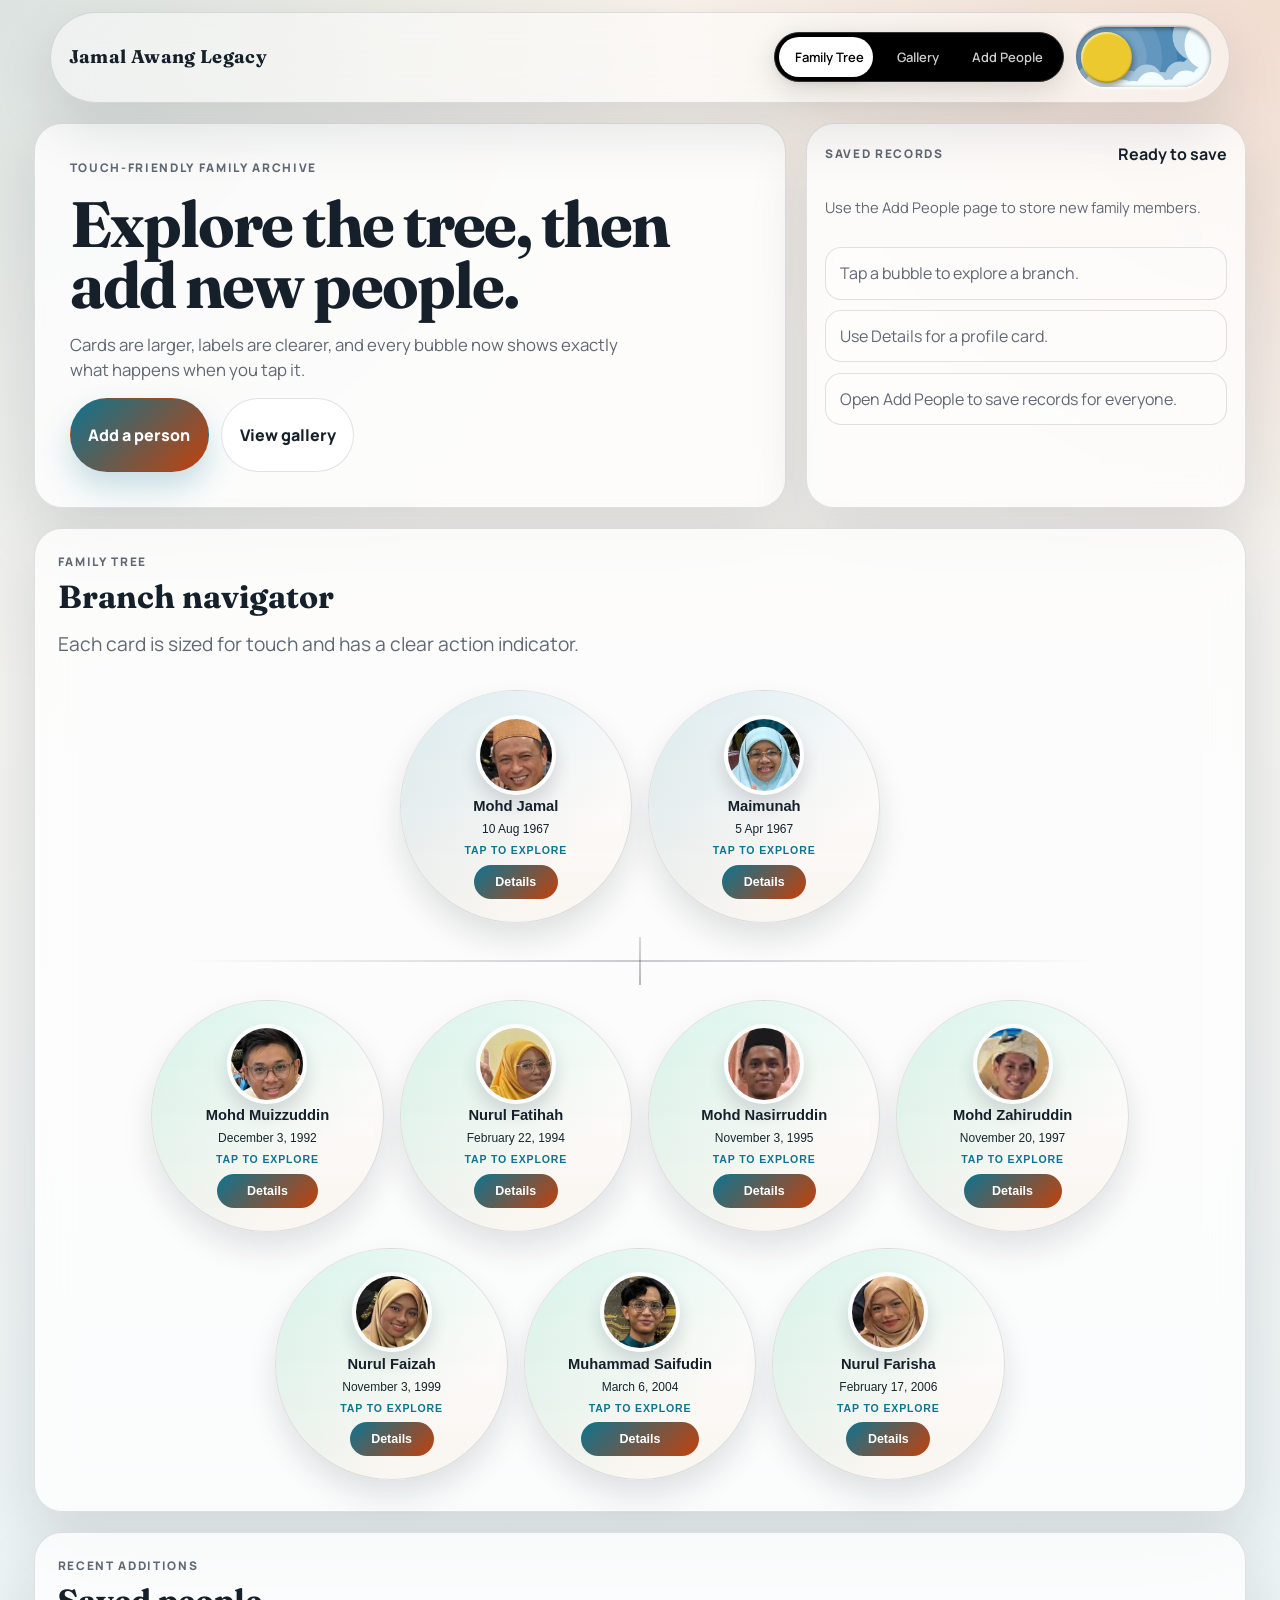
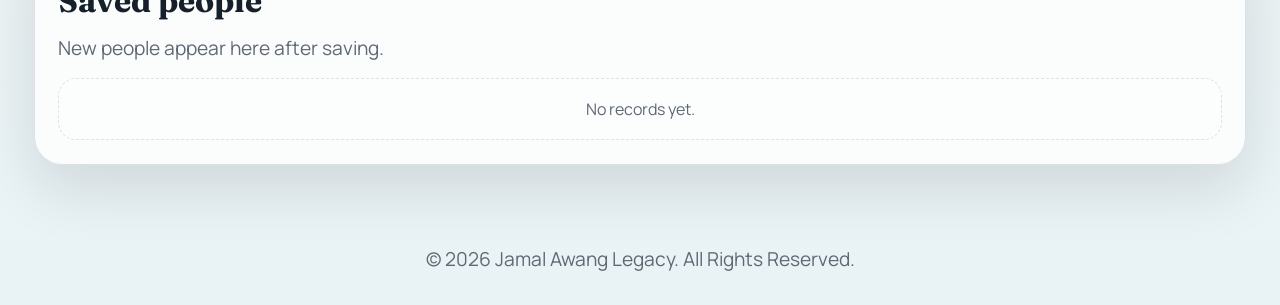
==== commit e686e6b3: "UI tweaks: fix overlap, width, add Phone field, Edit and Remove logic" ====
--- a/index.html
+++ b/index.html
@@ -124,6 +124,7 @@
                     <div><dt>Birth Place</dt><dd id="info-place">Unknown</dd></div>
                     <div><dt>Death Date</dt><dd id="info-death">Living</dd></div>
                     <div><dt>Occupation</dt><dd id="info-occupation">Unknown</dd></div>
+                    <div><dt>Phone</dt><dd id="info-phone">Unknown</dd></div>
                 </dl>
             </section>
 
@@ -131,6 +132,11 @@
                 <h3>Life Timeline</h3>
                 <ul id="life-timeline" class="timeline"></ul>
             </section>
+
+            <div class="modal-actions" style="margin-top: 1.5rem; display: flex; gap: 1rem; justify-content: flex-end; border-top: 1px solid rgba(15, 23, 42, 0.12); padding-top: 1rem;">
+                <button id="modal-edit-btn" class="secondary-button" style="min-height: 40px; padding: 0.5rem 1rem;">Edit</button>
+                <button id="modal-remove-btn" class="primary-button" style="background: #dc2626; min-height: 40px; padding: 0.5rem 1rem; box-shadow: none;">Remove</button>
+            </div>
         </div>
     </div>
 
--- a/style.css
+++ b/style.css
@@ -490,10 +490,9 @@
 
 .panel-header {
     display: flex;
-    align-items: flex-end;
-    justify-content: space-between;
-    gap: 1rem;
-    flex-wrap: wrap;
+    flex-direction: column;
+    align-items: flex-start;
+    gap: 0.5rem;
     margin-bottom: 1rem;
 }
 
@@ -1151,17 +1150,24 @@
     width: 100%;
     padding: 1.25rem clamp(0.75rem, 2vw, 2rem) 3rem;
     text-align: left;
+    box-sizing: border-box;
 }
 
 .topbar,
 footer {
     width: calc(100% - 1.5rem);
-    max-width: none;
+    max-width: 1180px;
+    margin-left: auto;
+    margin-right: auto;
+    box-sizing: border-box;
 }
 
 .page-shell {
     width: 100%;
-    max-width: none;
+    max-width: 1180px;
+    margin-left: auto;
+    margin-right: auto;
+    box-sizing: border-box;
 }
 
 #family-tree-container {
@@ -1170,6 +1176,7 @@
     padding: 1rem 0.25rem 0.5rem;
     background: transparent;
     box-shadow: none;
+    box-sizing: border-box;
 }
 
 .tree-connector {
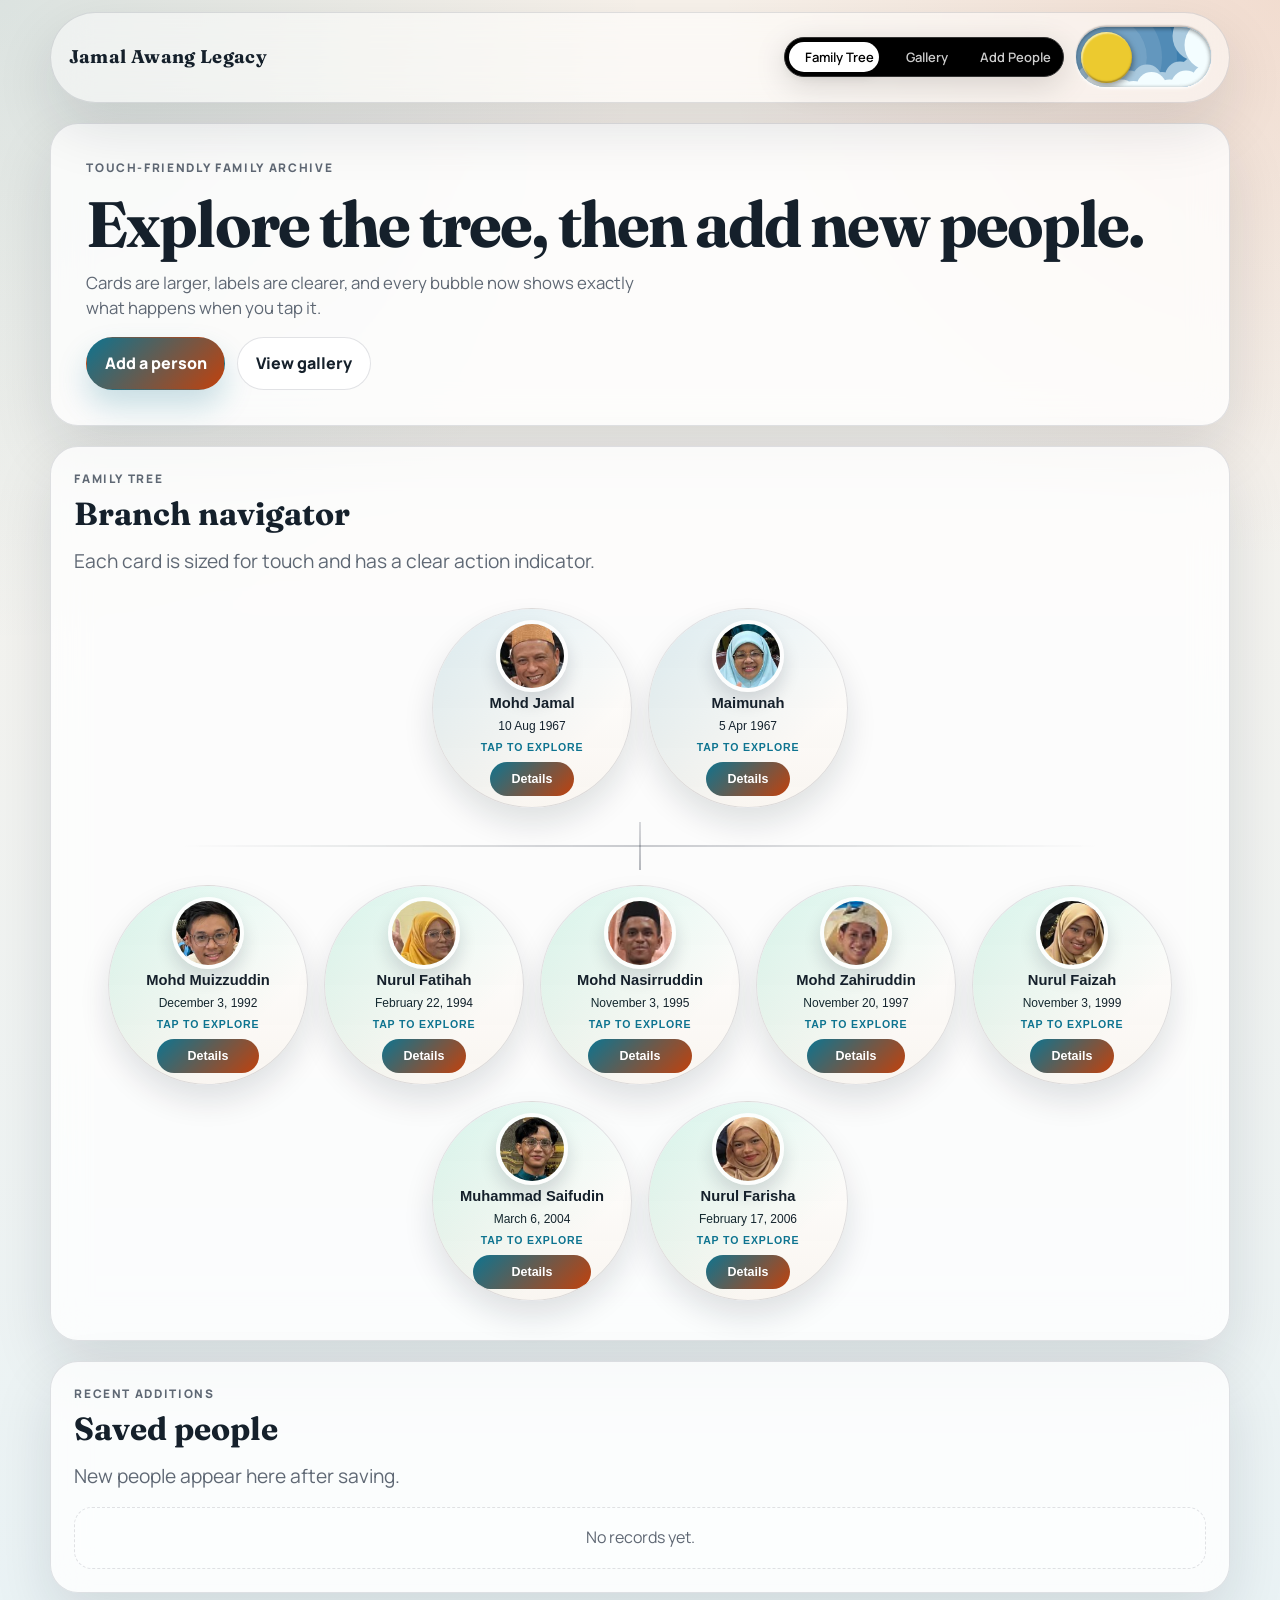
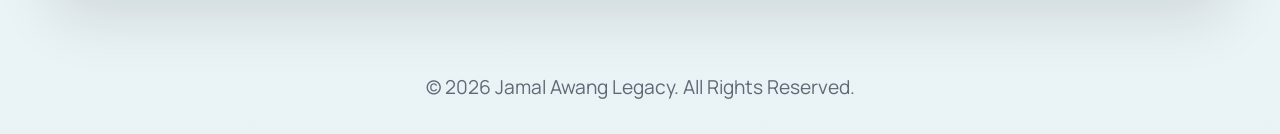
==== commit 47613d55: "UI tweak: Remove saved records box and expand hero section" ====
--- a/index.html
+++ b/index.html
@@ -62,19 +62,6 @@
                     <a class="primary-button" href="AddPeople.html">Add a person</a>
                     <a class="secondary-button" href="gallery.html">View gallery</a>
                 </div>
-            </div>
-            <aside class="status-card" aria-label="Usage hints">
-                <div class="status-row">
-                    <span class="status-label">Saved records</span>
-                    <strong id="database-status">Connect to save</strong>
-                </div>
-                <p class="helper-text">Use the Add People page to store new family members.</p>
-                <div class="hint-list">
-                    <span>Tap a bubble to explore a branch.</span>
-                    <span>Use Details for a profile card.</span>
-                    <span>Open Add People to save records for everyone.</span>
-                </div>
-            </aside>
         </section>
 
         <section class="panel" id="tree-panel">
--- a/style.css
+++ b/style.css
@@ -1,13 +1,16 @@
+
+/* Global box-sizing reset */
+*, *::before, *::after {
+    box-sizing: border-box;
+}
 
 body {
     min-height: 100vh;
-    display: flex;
-    flex-direction: column;
-    align-items: center;
-    justify-content: center;
-    background: #E8F1F5; /* Light Mode Background */
+    margin: 0;
+    background: #E8F1F5;
     color: #333;
     transition: background 0.4s ease, color 0.4s ease;
+    overflow-x: hidden;
 }
 
 body.night {
@@ -17,9 +20,8 @@
 
 /* Main Content Styling */
 main {
-    text-align: center;
+    text-align: left;
     padding: 2rem;
-    max-width: 700px;
 }
 
 h1 {
@@ -88,16 +90,14 @@
 
 #family-tree-container {
     display: flex;
-    flex-direction: column; /* Arranges levels vertically */
-    align-items: center; /* Centers each row horizontally */
-    gap: 2em; /* Adds spacing between levels */
+    flex-direction: column;
+    align-items: center;
+    gap: 2em;
     padding: 1em;
-    background-color: #faf7f5;
-    width: 100%; /* Takes the full width of the parent container */
-    max-width: none; /* Increase the maximum width to make it wider */
-    margin: 0 auto; /* Center the container horizontally */
-    box-shadow: 0 4px 6px rgba(0, 0, 0, 0.2); /* Optional shadow for aesthetics */
-    border-radius: 10px; /* Rounded corners for a modern look */
+    background: transparent;
+    width: 100%;
+    margin: 0 auto;
+    border-radius: 10px;
 }
 
 
@@ -247,7 +247,7 @@
 }
 
 .topbar {
-    position: sticky;
+    position: relative;
     top: 0;
     z-index: 100;
     width: min(1180px, calc(100% - 1rem));
@@ -321,7 +321,7 @@
 
 .hero {
     display: grid;
-    grid-template-columns: minmax(0, 1.45fr) minmax(290px, 0.85fr);
+    grid-template-columns: 1fr;
     gap: 1.25rem;
     align-items: stretch;
 }
@@ -956,7 +956,7 @@
 .form-grid {
     display: grid;
     gap: 1rem;
-    grid-template-columns: repeat(2, minmax(0, 1fr));
+    grid-template-columns: 1fr;
 }
 
 .field {
@@ -1145,38 +1145,20 @@
     }
 }
 
-main.page-shell {
-    max-width: none;
-    width: 100%;
-    padding: 1.25rem clamp(0.75rem, 2vw, 2rem) 3rem;
-    text-align: left;
-    box-sizing: border-box;
-}
-
-.topbar,
-footer {
-    width: calc(100% - 1.5rem);
-    max-width: 1180px;
+.narrow-shell {
+    max-width: 680px;
     margin-left: auto;
     margin-right: auto;
-    box-sizing: border-box;
-}
-
-.page-shell {
-    width: 100%;
-    max-width: 1180px;
-    margin-left: auto;
-    margin-right: auto;
-    box-sizing: border-box;
-}
-
-#family-tree-container {
-    width: 100%;
-    max-width: none;
-    padding: 1rem 0.25rem 0.5rem;
-    background: transparent;
-    box-shadow: none;
-    box-sizing: border-box;
+    padding-left: 1rem;
+    padding-right: 1rem;
+}
+
+.narrow-shell .hero {
+    grid-template-columns: 1fr;
+}
+
+.narrow-shell .hero-copy h1 {
+    font-size: clamp(1.6rem, 4vw, 2.4rem);
 }
 
 .tree-connector {
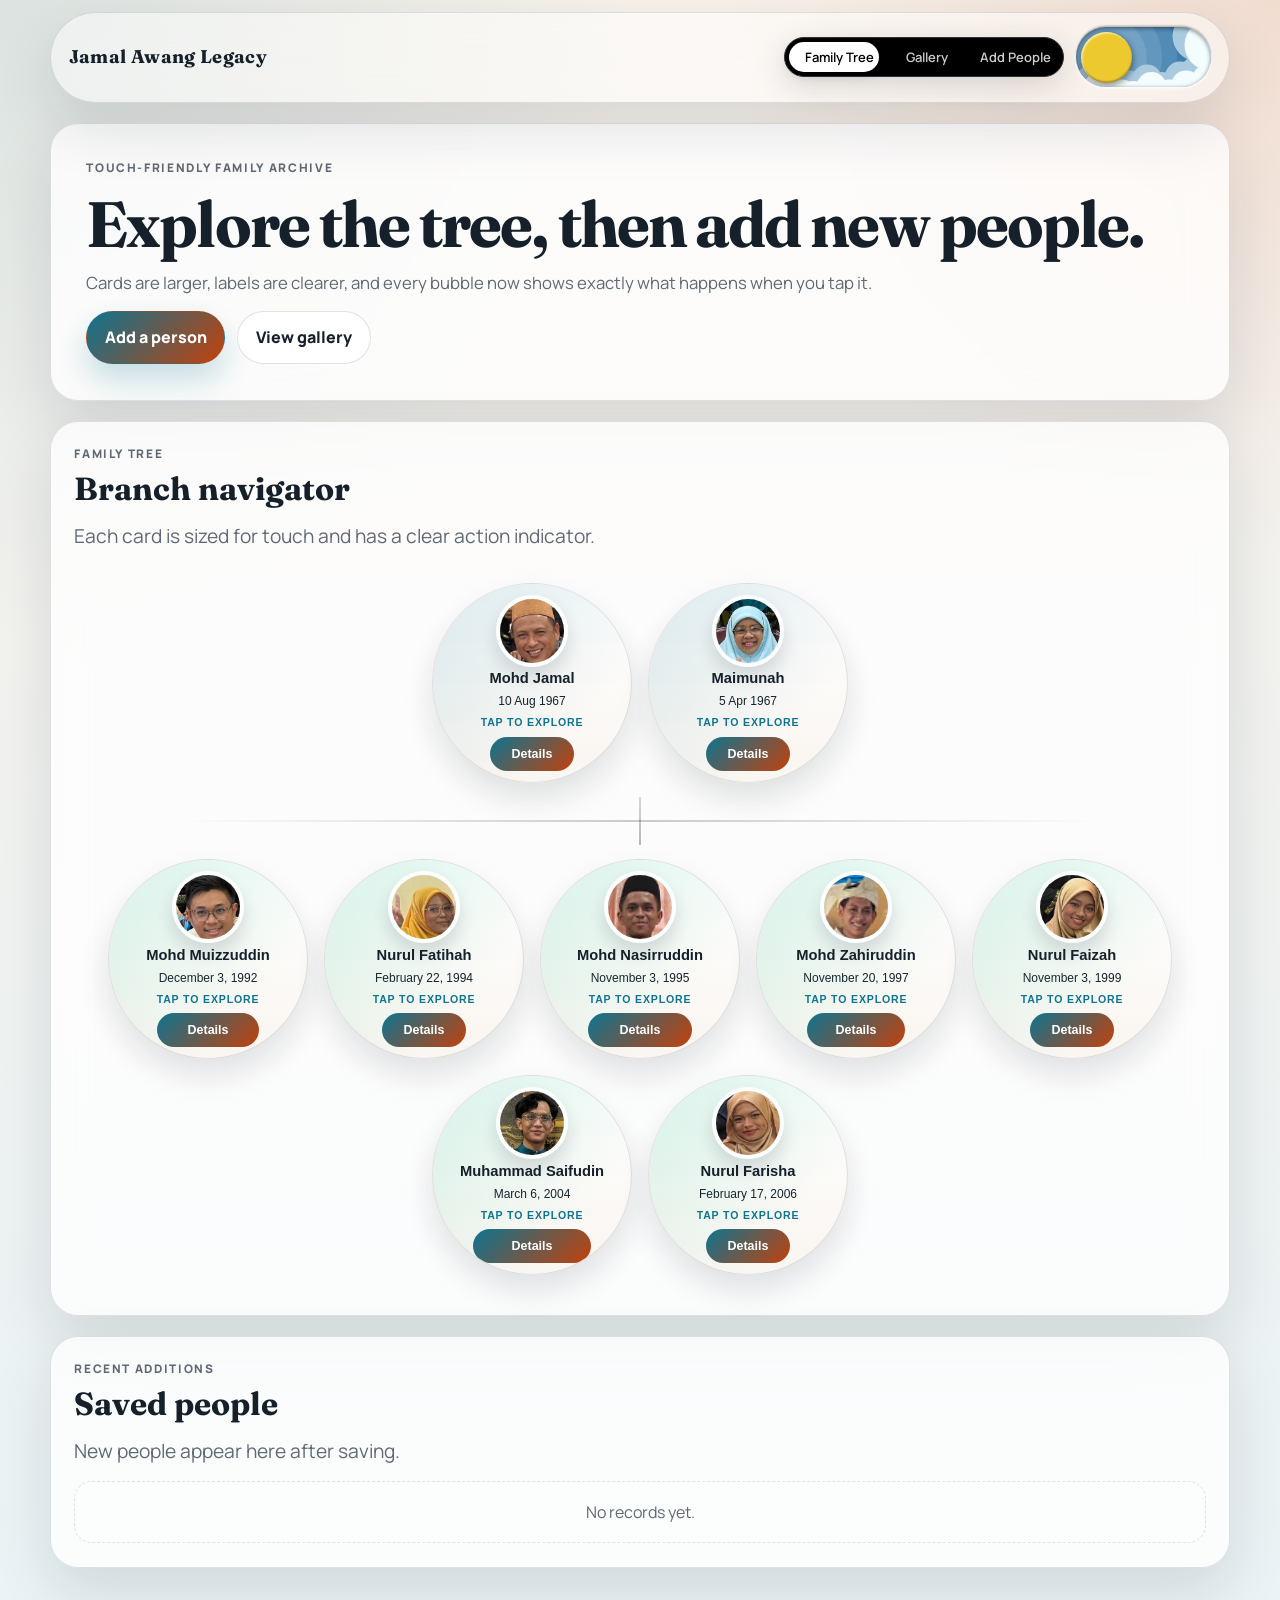
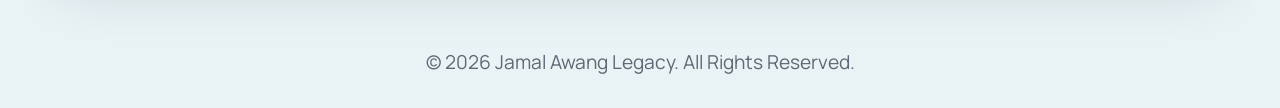
==== commit 1c79273d: "Remove hero from AddPeople, and force cache bypass for style.css to fix index layout" ====
--- a/index.html
+++ b/index.html
@@ -8,7 +8,7 @@
     <link rel="preconnect" href="https://fonts.googleapis.com">
     <link rel="preconnect" href="https://fonts.gstatic.com" crossorigin>
     <link href="https://fonts.googleapis.com/css2?family=Fraunces:wght@600;700&family=Manrope:wght@400;500;600;700;800&display=swap" rel="stylesheet">
-    <link rel="stylesheet" href="style.css">
+    <link rel="stylesheet" href="style.css?v=2">
     <title>Jamal Awang Legacy</title>
 </head>
 <body>
--- a/style.css
+++ b/style.css
@@ -383,7 +383,7 @@
 
 .lead {
     margin: 0;
-    max-width: 58ch;
+    max-width: 80ch;
     color: #5f6874;
     font-size: 1.05rem;
 }
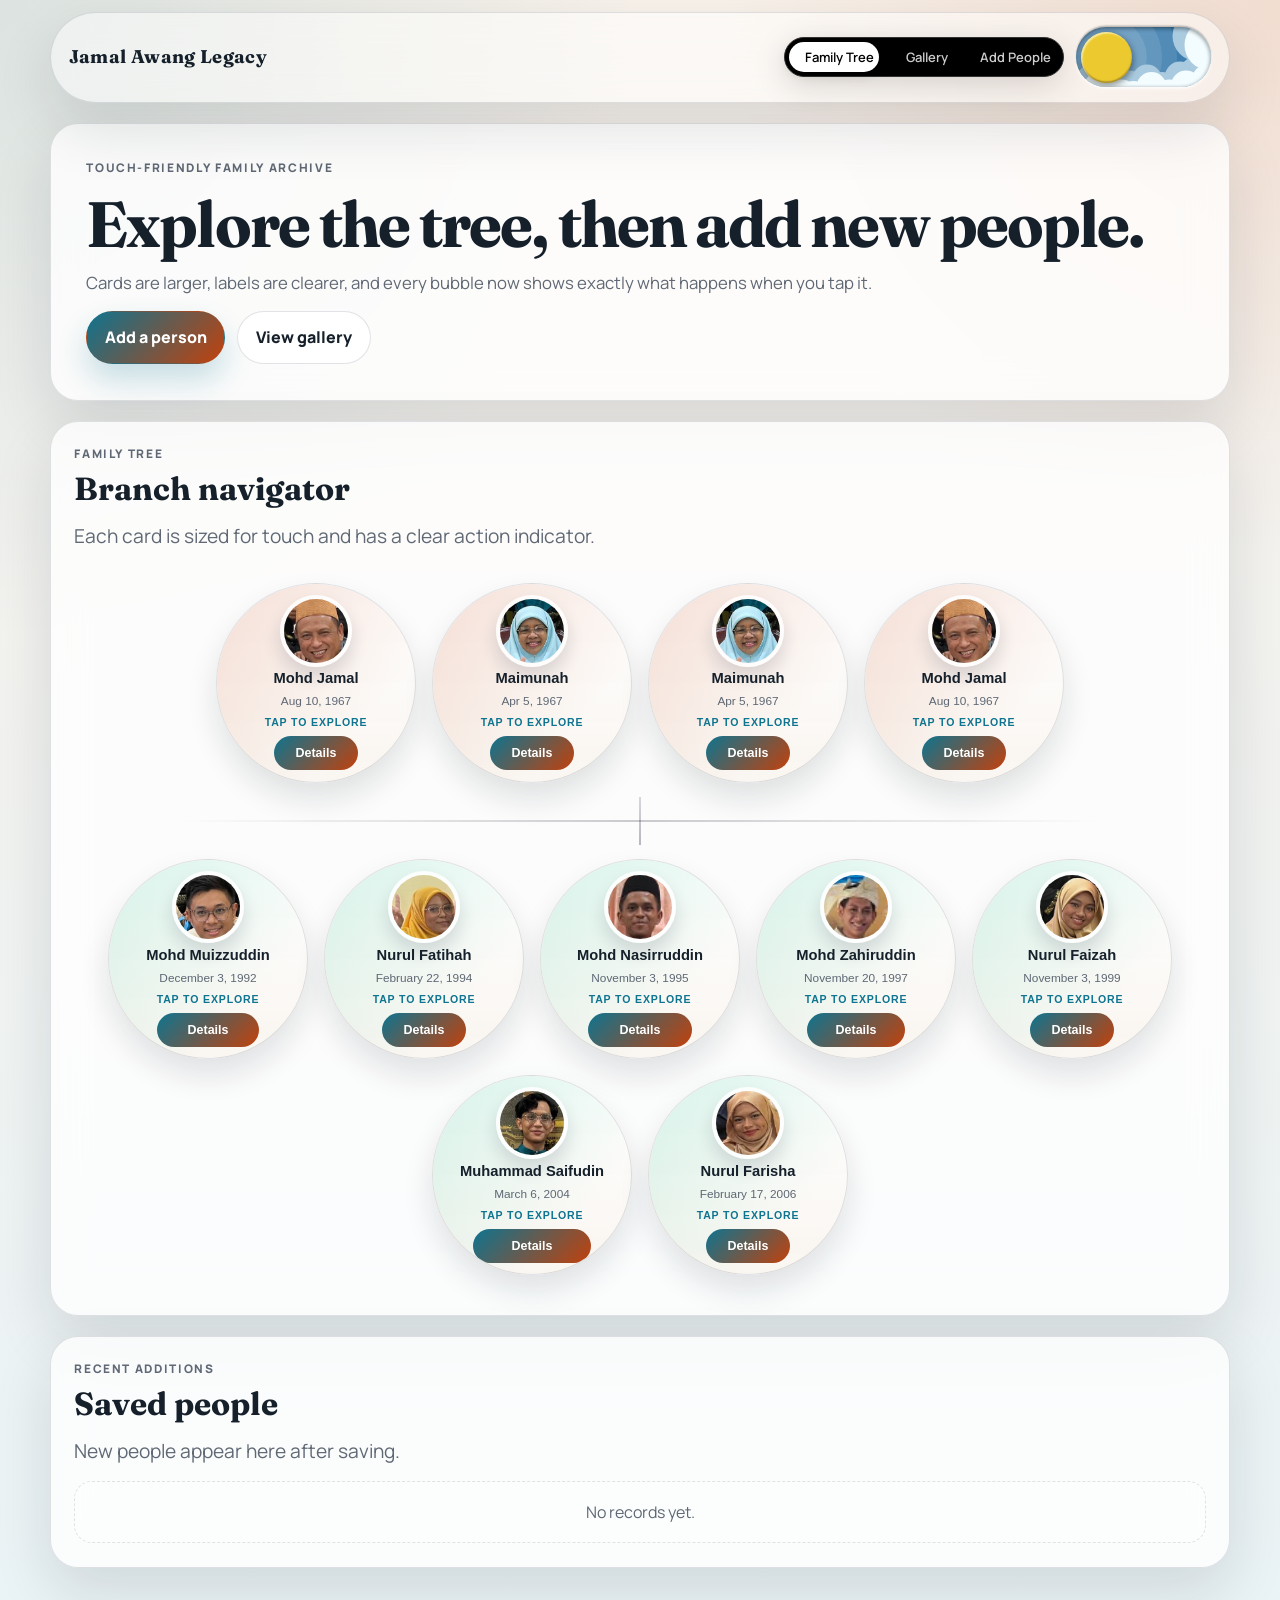
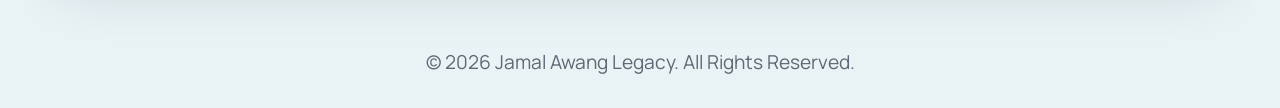
==== commit f32d5e29: "refactor: overhaul backend logic - modular architecture with registry, shared utils, and class-based" ====
--- a/index.html
+++ b/index.html
@@ -128,6 +128,8 @@
     </div>
 
     <script src="supabase-config.js"></script>
+    <script src="utils.js"></script>
+    <script src="family-data.js"></script>
     <script src="data-store.js"></script>
     <script src="app.js"></script>
 </body>
--- a/style.css
+++ b/style.css
@@ -202,7 +202,8 @@
     gap: 1em;
 }
 
-.gallery-scroll img {
+.gallery-scroll img,
+.gallery-scroll video {
     width: 200px;
     height: 150px;
     object-fit: cover;
@@ -1072,7 +1073,8 @@
     scroll-snap-type: x proximity;
 }
 
-.gallery-scroll img {
+.gallery-scroll img,
+.gallery-scroll video {
     width: 220px;
     height: 160px;
     object-fit: cover;
@@ -1139,7 +1141,8 @@
         height: 72px;
     }
 
-    .gallery-scroll img {
+    .gallery-scroll img,
+    .gallery-scroll video {
         width: 180px;
         height: 140px;
     }
@@ -1671,3 +1674,16 @@
     transform: translateX(100%) rotate(45deg);
   }
 }
+
+/* ── Utility classes ─────────────────────────────── */
+
+.hidden {
+    display: none !important;
+}
+
+/* Gallery upload modal — visible state (toggled via JS) */
+.modal-visible {
+    display: flex !important;
+    align-items: center;
+    justify-content: center;
+}
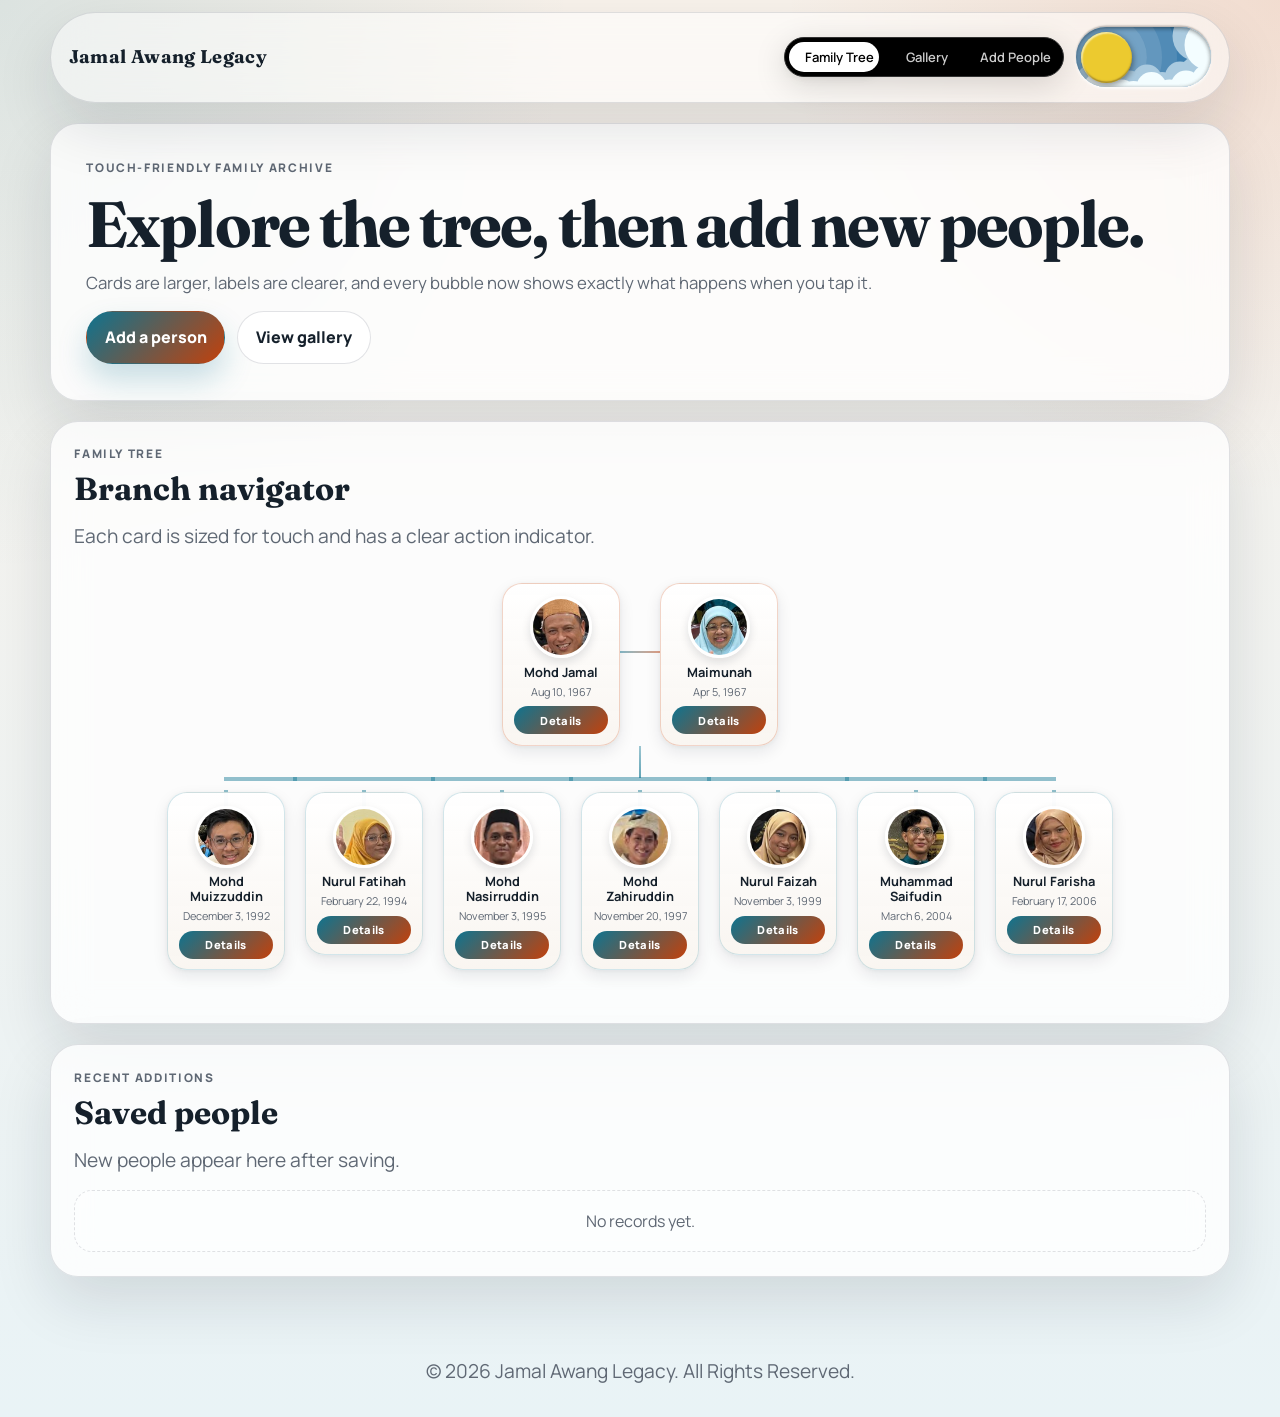
==== commit adbae853: "feat: replace bubble UI with org-chart knot-line style" ====
--- a/index.html
+++ b/index.html
@@ -8,7 +8,9 @@
     <link rel="preconnect" href="https://fonts.googleapis.com">
     <link rel="preconnect" href="https://fonts.gstatic.com" crossorigin>
     <link href="https://fonts.googleapis.com/css2?family=Fraunces:wght@600;700&family=Manrope:wght@400;500;600;700;800&display=swap" rel="stylesheet">
-    <link rel="stylesheet" href="style.css?v=2">
+    <link rel="stylesheet" href="https://fonts.googleapis.com/icon?family=Material+Icons" crossorigin="anonymous">
+    <link rel="stylesheet" href="style.css?v=3">
+
     <title>Jamal Awang Legacy</title>
 </head>
 <body>
--- a/style.css
+++ b/style.css
@@ -717,6 +717,31 @@
     --bubble-accent: rgba(16, 185, 129, 0.18);
 }
 
+
+/* Title tag (e.g. Dato Batul) */
+.tag--title {
+    background: linear-gradient(135deg, rgba(245, 158, 11, 0.2), rgba(217, 119, 6, 0.2));
+    color: #b45309;
+    border: 1px solid rgba(245, 158, 11, 0.25);
+}
+
+body.night .tag--title {
+    background: linear-gradient(135deg, rgba(245, 158, 11, 0.15), rgba(217, 119, 6, 0.15));
+    color: #fbbf24;
+    border-color: rgba(245, 158, 11, 0.2);
+}
+
+/* Deceased tag in profile modal */
+.tag--deceased {
+    background: rgba(100, 116, 139, 0.16);
+    color: #64748b;
+}
+
+body.night .tag--deceased {
+    background: rgba(148, 163, 184, 0.15);
+    color: #94a3b8;
+}
+
 .subtitle {
     color: #5f6874;
 }
@@ -1162,6 +1187,131 @@
 
 .narrow-shell .hero-copy h1 {
     font-size: clamp(1.6rem, 4vw, 2.4rem);
+}
+
+/* ── Multi-tree layout (half-siblings) ─────────────── */
+
+.multi-tree-wrapper {
+    display: grid;
+    gap: 1.5rem;
+    width: 100%;
+}
+
+.sub-tree {
+    display: grid;
+    gap: 1rem;
+    padding: 1.5rem 1.25rem;
+    border-radius: 24px;
+    border: 1px solid rgba(15, 23, 42, 0.10);
+    background: linear-gradient(180deg, rgba(255, 255, 255, 0.72), rgba(249, 245, 240, 0.62));
+    backdrop-filter: blur(12px);
+    box-shadow:
+        0 16px 40px rgba(15, 23, 42, 0.08),
+        0 2px 8px rgba(15, 23, 42, 0.04);
+    transition: transform 0.22s ease, box-shadow 0.22s ease;
+    animation: subtree-enter 0.5s ease-out backwards;
+}
+
+.sub-tree:nth-child(1) { animation-delay: 0s; }
+.sub-tree:nth-child(3) { animation-delay: 0.12s; }
+.sub-tree:nth-child(5) { animation-delay: 0.24s; }
+
+@keyframes subtree-enter {
+    from {
+        opacity: 0;
+        transform: translateY(18px);
+    }
+    to {
+        opacity: 1;
+        transform: translateY(0);
+    }
+}
+
+body.night .sub-tree {
+    background: linear-gradient(180deg, rgba(12, 18, 29, 0.8), rgba(17, 24, 39, 0.7));
+    border-color: rgba(148, 163, 184, 0.14);
+    box-shadow:
+        0 16px 40px rgba(0, 0, 0, 0.24),
+        0 2px 8px rgba(0, 0, 0, 0.12);
+}
+
+.sub-tree-label {
+    display: flex;
+    align-items: center;
+    gap: 0.6rem;
+    padding: 0.6rem 1rem;
+    border-radius: 999px;
+    background: linear-gradient(135deg, rgba(14, 116, 144, 0.12), rgba(194, 65, 12, 0.10));
+    border: 1px solid rgba(14, 116, 144, 0.18);
+    width: fit-content;
+    margin: 0 auto 0.5rem;
+    font-size: 0.82rem;
+    font-weight: 800;
+    letter-spacing: 0.04em;
+    color: #0e7490;
+    text-transform: none;
+    transition: background 0.2s ease;
+}
+
+body.night .sub-tree-label {
+    background: linear-gradient(135deg, rgba(94, 234, 212, 0.12), rgba(245, 158, 11, 0.10));
+    border-color: rgba(94, 234, 212, 0.2);
+    color: #5eead4;
+}
+
+.sub-tree-icon {
+    font-size: 1.1rem;
+    line-height: 1;
+}
+
+.sub-tree-divider {
+    position: relative;
+    width: 100%;
+    height: 2rem;
+    display: flex;
+    align-items: center;
+    justify-content: center;
+}
+
+.sub-tree-divider::before {
+    content: "";
+    position: absolute;
+    top: 50%;
+    left: 10%;
+    right: 10%;
+    height: 1px;
+    background: linear-gradient(90deg, transparent, rgba(15, 23, 42, 0.16), transparent);
+    transform: translateY(-50%);
+}
+
+body.night .sub-tree-divider::before {
+    background: linear-gradient(90deg, transparent, rgba(148, 163, 184, 0.2), transparent);
+}
+
+.sub-tree-divider::after {
+    content: "🌿";
+    position: relative;
+    z-index: 1;
+    font-size: 1rem;
+    background: #f8f2eb;
+    padding: 0 0.75rem;
+    border-radius: 999px;
+}
+
+body.night .sub-tree-divider::after {
+    background: #121c2d;
+}
+
+@media (max-width: 640px) {
+    .sub-tree {
+        padding: 1rem 0.85rem;
+        border-radius: 20px;
+    }
+
+    .sub-tree-label {
+        font-size: 0.74rem;
+        padding: 0.5rem 0.8rem;
+    }
 }
 
 .tree-connector {
@@ -1687,3 +1837,321 @@
     align-items: center;
     justify-content: center;
 }
+
+/* ═══════════════════════════════════════════════════════
+   ORG CHART — KNOT SYSTEM
+   Based on the knot-line pattern; adapted for family tree.
+   ═══════════════════════════════════════════════════════ */
+
+/* Flex direction shortcut (scoped to chart context) */
+[data-chart][C] { flex-direction: column }
+
+/* Chart container */
+[data-chart] {
+    display: flex;
+    align-items: center;
+    width: 100%;
+}
+
+/* All knot elements are flex containers */
+[data-knot] {
+    display: flex;
+    flex-grow: 1;
+    justify-content: center;
+    position: relative;
+    z-index: 1;
+}
+
+[data-knot*="node"] { align-items: stretch    }
+[data-knot*="step"] { align-items: flex-start }
+
+/* Pseudo-elements draw the lines */
+[data-knot]:before,
+[data-knot]:after {
+    position: absolute;
+    z-index: -1;
+    content: '';
+}
+
+/* Horizontal lines (node knots) */
+[data-knot*="node"]:before { top:     1px }
+[data-knot*="node"]:after  { bottom: -1px }
+
+[data-knot*="node"]:before,
+[data-knot*="node"]:after {
+    height: 0;
+    width: 50%;
+}
+
+/* Vertical lines (step knots) */
+[data-knot*="step"]:before,
+[data-knot*="step"]:after {
+    width: 0;
+    left: 50%;
+    right: 50%;
+}
+
+/* lft — line goes right only */
+[data-knot*="lft"]:before,
+[data-knot*="lft"]:after { left: 50% }
+
+/* rgt — line goes left only */
+[data-knot*="rgt"]:before,
+[data-knot*="rgt"]:after { right: 50% }
+
+/* ctr — line spans full width */
+[data-knot*="ctr"]:before,
+[data-knot*="ctr"]:after {
+    width: 100%;
+    left: 0;
+}
+
+/* Vertical step padding and line sizing */
+[data-knot*="step"] {
+    padding: 14px 10px;
+}
+[data-knot*="step"]:before {
+    height: 14px;               /* = top padding */
+}
+[data-knot*="step"]:after {
+    height: calc(100% - 14px); /* rest of height */
+}
+
+/* Line color — teal to match design system */
+[data-knot*="node"]:before,
+[data-knot*="step"]:before,
+[data-knot*="step"]:after {
+    outline: 2px solid rgba(14, 116, 144, 0.45);
+}
+
+body.night [data-knot*="node"]:before,
+body.night [data-knot*="step"]:before,
+body.night [data-knot*="step"]:after {
+    outline: 2px solid rgba(94, 234, 212, 0.38);
+}
+
+/* Suppress start/stop lines */
+[data-knot="step"]:after,
+[data-knot*="start"]:before,
+[data-knot*="stop"]:after {
+    outline: none;
+}
+
+/* ═══════════════════════════════════════════════════════
+   OC — PARENTS SECTION
+   ═══════════════════════════════════════════════════════ */
+
+.oc-parents-section {
+    display: flex;
+    flex-direction: column;
+    align-items: center;
+    width: 100%;
+}
+
+.oc-parents-row {
+    display: flex;
+    flex-direction: row;
+    align-items: center;
+    justify-content: center;
+    flex-wrap: wrap;
+    gap: 0;
+}
+
+/* Marriage line connecting two parent nodes */
+.oc-marriage-line {
+    width: 2.5rem;
+    height: 2px;
+    background: linear-gradient(90deg, rgba(14, 116, 144, 0.5), rgba(194, 65, 12, 0.5));
+    flex-shrink: 0;
+    align-self: center;
+    margin-bottom: 1.5rem; /* aligns with node photo center */
+}
+
+body.night .oc-marriage-line {
+    background: linear-gradient(90deg, rgba(94, 234, 212, 0.4), rgba(245, 158, 11, 0.4));
+}
+
+/* Vertical trunk from parents row down to children crossbar */
+.oc-trunk {
+    width: 2px;
+    height: 2rem;
+    background: linear-gradient(180deg, rgba(14, 116, 144, 0.4), rgba(14, 116, 144, 0.65));
+    flex-shrink: 0;
+}
+
+body.night .oc-trunk {
+    background: linear-gradient(180deg, rgba(94, 234, 212, 0.3), rgba(94, 234, 212, 0.55));
+}
+
+/* Single child — just center, no crossbar */
+.oc-solo-child {
+    display: flex;
+    justify-content: center;
+}
+
+/* ═══════════════════════════════════════════════════════
+   OC — NODE CARDS
+   ═══════════════════════════════════════════════════════ */
+
+[data-symbol].oc-node {
+    display: flex;
+    flex-direction: column;
+    align-items: center;
+    gap: 0.3rem;
+    padding: 0.8rem 0.7rem 0.65rem;
+    border-radius: 20px;
+    border: 1px solid rgba(15, 23, 42, 0.12);
+    background: linear-gradient(180deg, rgba(255, 255, 255, 0.97), rgba(249, 245, 240, 0.94));
+    box-shadow:
+        0 6px 16px rgba(15, 23, 42, 0.09),
+        0 1px 4px rgba(15, 23, 42, 0.05);
+    cursor: pointer;
+    text-align: center;
+    min-width: 118px;
+    max-width: 148px;
+    transition: transform 0.18s ease, box-shadow 0.18s ease, border-color 0.18s ease;
+    animation: oc-node-in 0.35s ease-out backwards;
+}
+
+@keyframes oc-node-in {
+    from { opacity: 0; transform: translateY(10px) }
+    to   { opacity: 1; transform: translateY(0)    }
+}
+
+[data-symbol].oc-node:hover,
+[data-symbol].oc-node:focus-visible {
+    transform: translateY(-5px);
+    box-shadow: 0 14px 28px rgba(15, 23, 42, 0.15);
+    border-color: #0e7490;
+    outline: none;
+}
+
+body.night [data-symbol].oc-node {
+    background: linear-gradient(180deg, rgba(15, 23, 42, 0.97), rgba(17, 24, 39, 0.9));
+    border-color: rgba(148, 163, 184, 0.18);
+    box-shadow:
+        0 6px 16px rgba(0, 0, 0, 0.22),
+        0 1px 4px rgba(0, 0, 0, 0.1);
+}
+
+body.night [data-symbol].oc-node:hover {
+    border-color: #5eead4;
+    box-shadow: 0 14px 28px rgba(0, 0, 0, 0.3);
+}
+
+/* Deceased node */
+[data-symbol].oc-node--deceased {
+    opacity: 0.68;
+    border-style: dashed;
+}
+
+/* Parent node — warm orange accent */
+[data-symbol].oc-node--parent {
+    border-color: rgba(194, 65, 12, 0.22);
+}
+[data-symbol].oc-node--parent:hover {
+    border-color: #c2410c;
+}
+body.night [data-symbol].oc-node--parent {
+    border-color: rgba(245, 158, 11, 0.22);
+}
+body.night [data-symbol].oc-node--parent:hover {
+    border-color: #fbbf24;
+}
+
+/* Child node — teal accent */
+[data-symbol].oc-node--child {
+    border-color: rgba(14, 116, 144, 0.18);
+}
+
+/* Photo */
+.oc-node-photo {
+    width: 62px;
+    height: 62px;
+    border-radius: 50%;
+    object-fit: cover;
+    border: 3px solid rgba(255, 255, 255, 0.92);
+    box-shadow: 0 4px 10px rgba(15, 23, 42, 0.13);
+    display: block;
+    flex-shrink: 0;
+}
+
+body.night .oc-node-photo {
+    border-color: rgba(17, 24, 39, 0.95);
+}
+
+/* Name */
+.oc-node-name {
+    font-size: 0.8rem;
+    font-weight: 700;
+    line-height: 1.18;
+    max-width: 11ch;
+    word-break: break-word;
+    margin-top: 0.1rem;
+}
+
+/* Birthday */
+.oc-node-meta {
+    font-size: 0.68rem;
+    color: #5f6874;
+    line-height: 1.2;
+}
+
+body.night .oc-node-meta {
+    color: #c3cada;
+}
+
+/* Details button */
+.oc-node-details {
+    width: 100%;
+    min-height: 28px;
+    margin-top: 0.25rem;
+    border: none;
+    border-radius: 999px;
+    background: linear-gradient(135deg, #0e7490 0%, #c2410c 100%);
+    color: #fff;
+    font-size: 0.7rem;
+    font-weight: 800;
+    letter-spacing: 0.03em;
+    cursor: pointer;
+    transition: filter 0.18s ease, transform 0.18s ease;
+    font-family: inherit;
+}
+
+.oc-node-details:hover {
+    filter: brightness(1.1);
+    transform: translateY(-1px);
+}
+
+.oc-node-details:focus-visible {
+    outline: 3px solid rgba(14, 116, 144, 0.3);
+    outline-offset: 2px;
+}
+
+/* Responsive */
+@media (max-width: 640px) {
+    [data-symbol].oc-node {
+        min-width: 96px;
+        max-width: 118px;
+        padding: 0.6rem 0.5rem;
+        border-radius: 16px;
+    }
+
+    .oc-node-photo {
+        width: 50px;
+        height: 50px;
+    }
+
+    .oc-node-name {
+        font-size: 0.72rem;
+    }
+
+    .oc-node-details {
+        font-size: 0.64rem;
+        min-height: 24px;
+    }
+
+    .oc-marriage-line {
+        width: 1.5rem;
+    }
+}
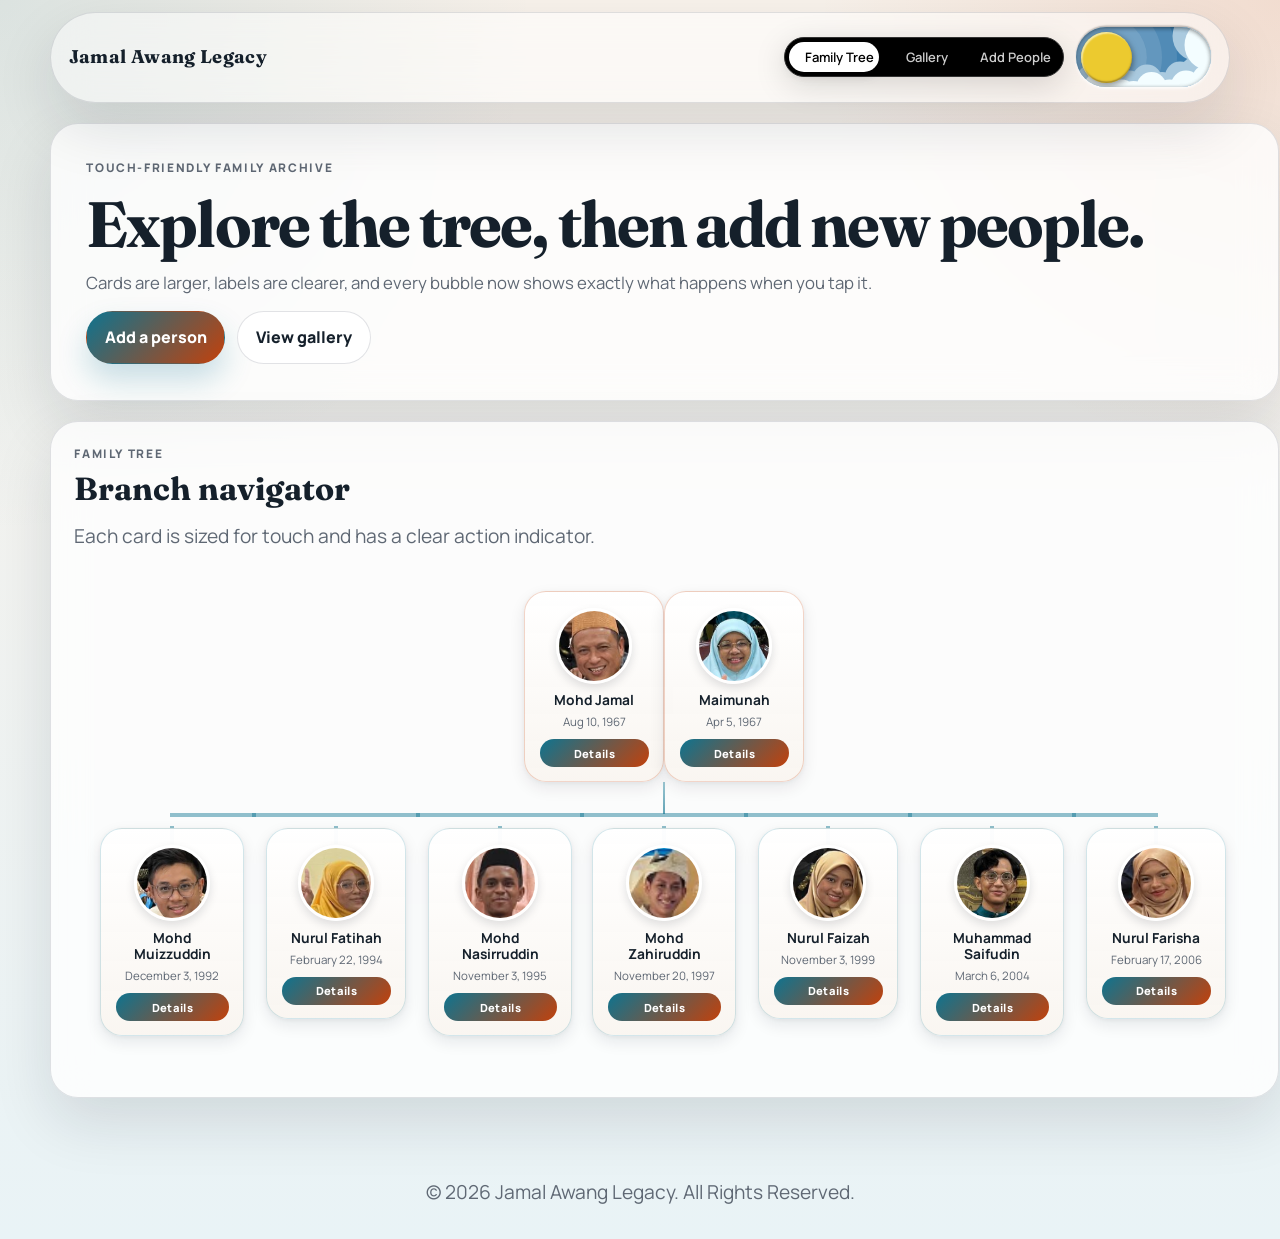
==== commit d12c0cca: "fix: node flex centering, removed recent panel, fixed grayscale button" ====
--- a/index.html
+++ b/index.html
@@ -77,16 +77,7 @@
             <div id="family-tree-container"></div>
         </section>
 
-        <section class="panel">
-            <div class="panel-header">
-                <div>
-                    <p class="section-kicker">Recent additions</p>
-                    <h2>Saved people</h2>
-                </div>
-                <p class="section-note">New people appear here after saving.</p>
-            </div>
-            <div id="recent-people-list" class="people-grid"></div>
-        </section>
+
     </main>
 
     <footer>
--- a/style.css
+++ b/style.css
@@ -89,15 +89,15 @@
 
 
 #family-tree-container {
-    display: flex;
-    flex-direction: column;
-    align-items: center;
-    gap: 2em;
-    padding: 1em;
+    display: block;
+    overflow-x: auto;
+    overflow-y: visible;
+    padding: 1.5rem 1rem;
     background: transparent;
     width: 100%;
-    margin: 0 auto;
     border-radius: 10px;
+    /* Smooth horizontal scroll on mobile */
+    -webkit-overflow-scrolling: touch;
 }
 
 
@@ -1825,6 +1825,100 @@
   }
 }
 
+/* ═══════════════════════════════════════════════════════
+   DRAGGABLE SCATTER GALLERY
+   ═══════════════════════════════════════════════════════ */
+
+.gallery-scatter-container {
+    position: relative;
+    display: flex;
+    min-height: 80vh;
+    width: 100%;
+    align-items: center;
+    justify-content: center;
+    overflow: hidden;
+    perspective: 3000px; /* Crucial for 3D effect */
+    background: transparent;
+    border-radius: 12px;
+}
+
+.gallery-quote {
+    position: absolute;
+    top: 50%;
+    left: 50%;
+    transform: translate(-50%, -150%);
+    max-width: 400px;
+    text-align: center;
+    font-size: 1.5rem;
+    font-weight: 800;
+    color: #94a3b8;
+    z-index: 0;
+}
+
+body.night .gallery-quote {
+    color: #334155;
+}
+
+.draggable-card {
+    position: absolute;
+    min-height: 24rem;
+    width: 20rem;
+    overflow: hidden;
+    border-radius: 0.5rem;
+    background-color: #f5f5f5;
+    padding: 1.5rem;
+    box-shadow: 0 25px 50px -12px rgba(0, 0, 0, 0.25);
+    /* Performance for 3D transforms */
+    will-change: transform;
+    transform-style: preserve-3d;
+    cursor: grab;
+    z-index: 10;
+    user-select: none;
+}
+
+.draggable-card:active {
+    cursor: grabbing;
+}
+
+body.night .draggable-card {
+    background-color: #171717;
+}
+
+.draggable-card img, 
+.draggable-card video {
+    pointer-events: none;
+    position: relative;
+    z-index: 10;
+    height: 20rem;
+    width: 20rem;
+    object-fit: cover;
+    border-radius: 4px;
+}
+
+.draggable-card h3 {
+    margin-top: 1rem;
+    text-align: center;
+    font-size: 1.5rem;
+    font-weight: 700;
+    color: #404040;
+    pointer-events: none;
+}
+
+body.night .draggable-card h3 {
+    color: #d4d4d4;
+}
+
+.draggable-card-glare {
+    pointer-events: none;
+    position: absolute;
+    inset: 0;
+    background: white;
+    opacity: 0;
+    mix-blend-mode: overlay;
+    z-index: 20;
+    transition: opacity 0.1s;
+}
+
 /* ── Utility classes ─────────────────────────────── */
 
 .hidden {
@@ -1838,6 +1932,51 @@
     justify-content: center;
 }
 
+/* ── Multi-tree layout (half-siblings) ── */
+.multi-tree-wrapper {
+    display: flex;
+    flex-direction: column;
+    align-items: center;
+    width: max-content;
+    margin: 0 auto;
+    gap: 3rem;
+}
+
+.sub-tree {
+    display: flex;
+    flex-direction: column;
+    align-items: center;
+    width: max-content;
+    margin: 0 auto;
+}
+
+.sub-tree-label {
+    display: flex;
+    align-items: center;
+    gap: 0.5rem;
+    font-family: 'Fraunces', serif;
+    font-size: 1.1rem;
+    color: #0e7490;
+    margin-bottom: 1.5rem;
+    padding: 0.5rem 1rem;
+    background: rgba(14, 116, 144, 0.08);
+    border-radius: 999px;
+}
+body.night .sub-tree-label {
+    color: #5eead4;
+    background: rgba(94, 234, 212, 0.12);
+}
+
+.sub-tree-divider {
+    width: 100%;
+    height: 1px;
+    background: linear-gradient(90deg, transparent, rgba(14, 116, 144, 0.2), transparent);
+    margin: 1rem 0;
+}
+body.night .sub-tree-divider {
+    background: linear-gradient(90deg, transparent, rgba(94, 234, 212, 0.2), transparent);
+}
+
 /* ═══════════════════════════════════════════════════════
    ORG CHART — KNOT SYSTEM
    Based on the knot-line pattern; adapted for family tree.
@@ -1850,13 +1989,16 @@
 [data-chart] {
     display: flex;
     align-items: center;
-    width: 100%;
+    /* Use max-content so the chart takes its natural width and centers */
+    width: max-content;
+    min-width: 100%;
+    margin: 0 auto;
 }
 
 /* All knot elements are flex containers */
 [data-knot] {
     display: flex;
-    flex-grow: 1;
+    flex: 1 1 0%; /* Equal width distribution regardless of content */
     justify-content: center;
     position: relative;
     z-index: 1;
@@ -1997,9 +2139,9 @@
     display: flex;
     flex-direction: column;
     align-items: center;
-    gap: 0.3rem;
-    padding: 0.8rem 0.7rem 0.65rem;
-    border-radius: 20px;
+    gap: 0.4rem;
+    padding: 1rem 0.9rem 0.85rem;
+    border-radius: 22px;
     border: 1px solid rgba(15, 23, 42, 0.12);
     background: linear-gradient(180deg, rgba(255, 255, 255, 0.97), rgba(249, 245, 240, 0.94));
     box-shadow:
@@ -2007,8 +2149,8 @@
         0 1px 4px rgba(15, 23, 42, 0.05);
     cursor: pointer;
     text-align: center;
-    min-width: 118px;
-    max-width: 148px;
+    min-width: 140px;
+    max-width: 170px;
     transition: transform 0.18s ease, box-shadow 0.18s ease, border-color 0.18s ease;
     animation: oc-node-in 0.35s ease-out backwards;
 }
@@ -2039,10 +2181,20 @@
     box-shadow: 0 14px 28px rgba(0, 0, 0, 0.3);
 }
 
-/* Deceased node */
+/* Deceased node — black & white */
 [data-symbol].oc-node--deceased {
-    opacity: 0.68;
     border-style: dashed;
+    opacity: 0.8;
+}
+
+[data-symbol].oc-node--deceased .oc-node-photo {
+    filter: grayscale(100%) contrast(0.9) brightness(0.9);
+    opacity: 0.7;
+}
+
+[data-symbol].oc-node--deceased .oc-node-details {
+    filter: grayscale(100%);
+    opacity: 0.8;
 }
 
 /* Parent node — warm orange accent */
@@ -2066,14 +2218,15 @@
 
 /* Photo */
 .oc-node-photo {
-    width: 62px;
-    height: 62px;
+    width: 76px;
+    height: 76px;
     border-radius: 50%;
     object-fit: cover;
     border: 3px solid rgba(255, 255, 255, 0.92);
     box-shadow: 0 4px 10px rgba(15, 23, 42, 0.13);
     display: block;
     flex-shrink: 0;
+    transition: filter 0.2s ease;
 }
 
 body.night .oc-node-photo {
@@ -2082,17 +2235,17 @@
 
 /* Name */
 .oc-node-name {
-    font-size: 0.8rem;
+    font-size: 0.86rem;
     font-weight: 700;
-    line-height: 1.18;
-    max-width: 11ch;
+    line-height: 1.2;
+    max-width: 13ch;
     word-break: break-word;
-    margin-top: 0.1rem;
+    margin-top: 0.15rem;
 }
 
 /* Birthday */
 .oc-node-meta {
-    font-size: 0.68rem;
+    font-size: 0.72rem;
     color: #5f6874;
     line-height: 1.2;
 }
@@ -2131,24 +2284,24 @@
 /* Responsive */
 @media (max-width: 640px) {
     [data-symbol].oc-node {
-        min-width: 96px;
-        max-width: 118px;
-        padding: 0.6rem 0.5rem;
-        border-radius: 16px;
+        min-width: 110px;
+        max-width: 135px;
+        padding: 0.75rem 0.6rem;
+        border-radius: 18px;
     }
 
     .oc-node-photo {
-        width: 50px;
-        height: 50px;
+        width: 60px;
+        height: 60px;
     }
 
     .oc-node-name {
-        font-size: 0.72rem;
+        font-size: 0.78rem;
     }
 
     .oc-node-details {
-        font-size: 0.64rem;
-        min-height: 24px;
+        font-size: 0.66rem;
+        min-height: 26px;
     }
 
     .oc-marriage-line {
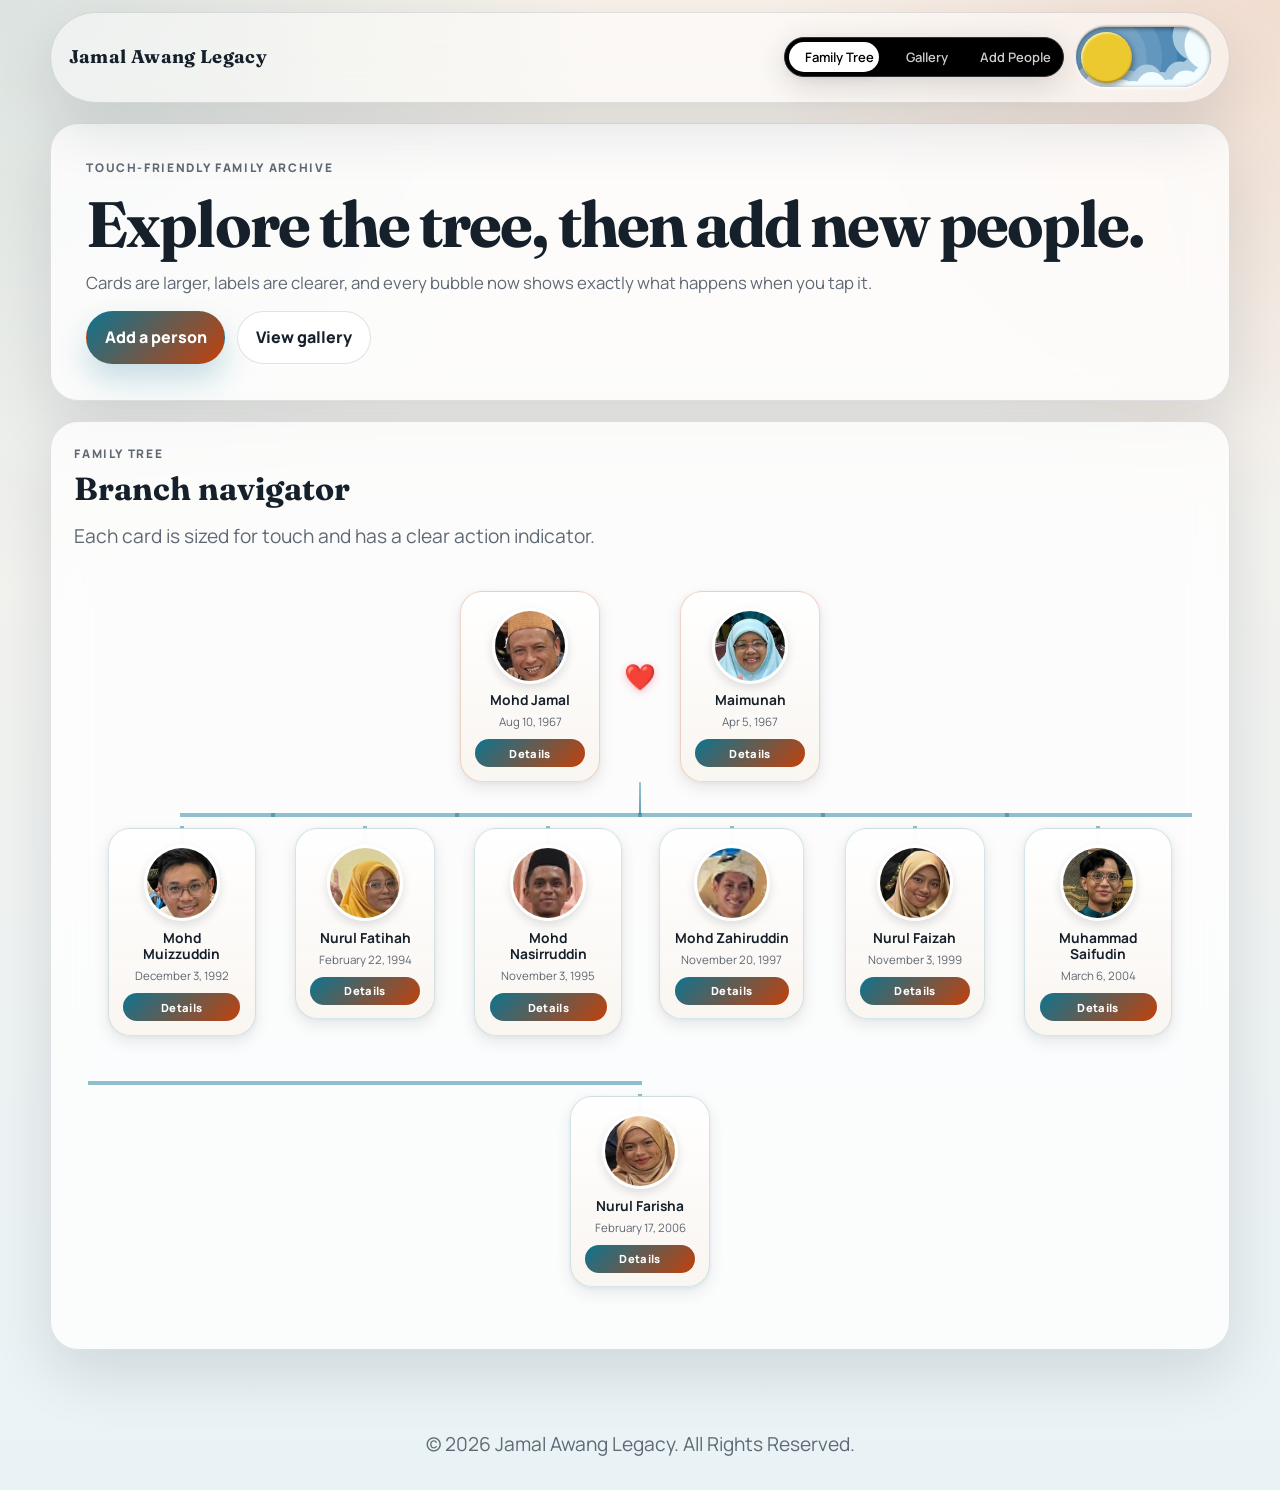
==== commit 8fac94b4: "feat: tree wrap layout, heart connector, remove modal tags, edit fix, and Google Drive upload for ga" ====
--- a/index.html
+++ b/index.html
@@ -93,7 +93,6 @@
                 <div>
                     <h2 id="modal-name">Name</h2>
                     <div id="modal-subtitle" class="subtitle">Birth - Present · X years</div>
-                    <div id="modal-tags" class="tags"></div>
                 </div>
             </div>
 
--- a/style.css
+++ b/style.css
@@ -1989,9 +1989,7 @@
 [data-chart] {
     display: flex;
     align-items: center;
-    /* Use max-content so the chart takes its natural width and centers */
-    width: max-content;
-    min-width: 100%;
+    width: 100%;
     margin: 0 auto;
 }
 
@@ -2002,6 +2000,12 @@
     justify-content: center;
     position: relative;
     z-index: 1;
+}
+
+[data-knot="branch"] {
+    flex-wrap: wrap;
+    row-gap: 2rem;
+    justify-content: center;
 }
 
 [data-knot*="node"] { align-items: stretch    }
@@ -2096,21 +2100,29 @@
     align-items: center;
     justify-content: center;
     flex-wrap: wrap;
-    gap: 0;
-}
-
-/* Marriage line connecting two parent nodes */
-.oc-marriage-line {
-    width: 2.5rem;
-    height: 2px;
-    background: linear-gradient(90deg, rgba(14, 116, 144, 0.5), rgba(194, 65, 12, 0.5));
+    gap: 1.5rem;
+}
+
+/* Heart connector between parent nodes */
+.oc-heart-connector {
+    display: flex;
+    align-items: center;
+    justify-content: center;
+    font-size: 1.6rem;
+    color: #e11d48;
     flex-shrink: 0;
     align-self: center;
-    margin-bottom: 1.5rem; /* aligns with node photo center */
-}
-
-body.night .oc-marriage-line {
-    background: linear-gradient(90deg, rgba(94, 234, 212, 0.4), rgba(245, 158, 11, 0.4));
+    margin-bottom: 1.2rem;
+    animation: oc-heart-beat 1.8s ease-in-out infinite;
+    filter: drop-shadow(0 2px 4px rgba(225, 29, 72, 0.3));
+}
+
+@keyframes oc-heart-beat {
+    0%, 100% { transform: scale(1); }
+    14% { transform: scale(1.15); }
+    28% { transform: scale(1); }
+    42% { transform: scale(1.1); }
+    56% { transform: scale(1); }
 }
 
 /* Vertical trunk from parents row down to children crossbar */
